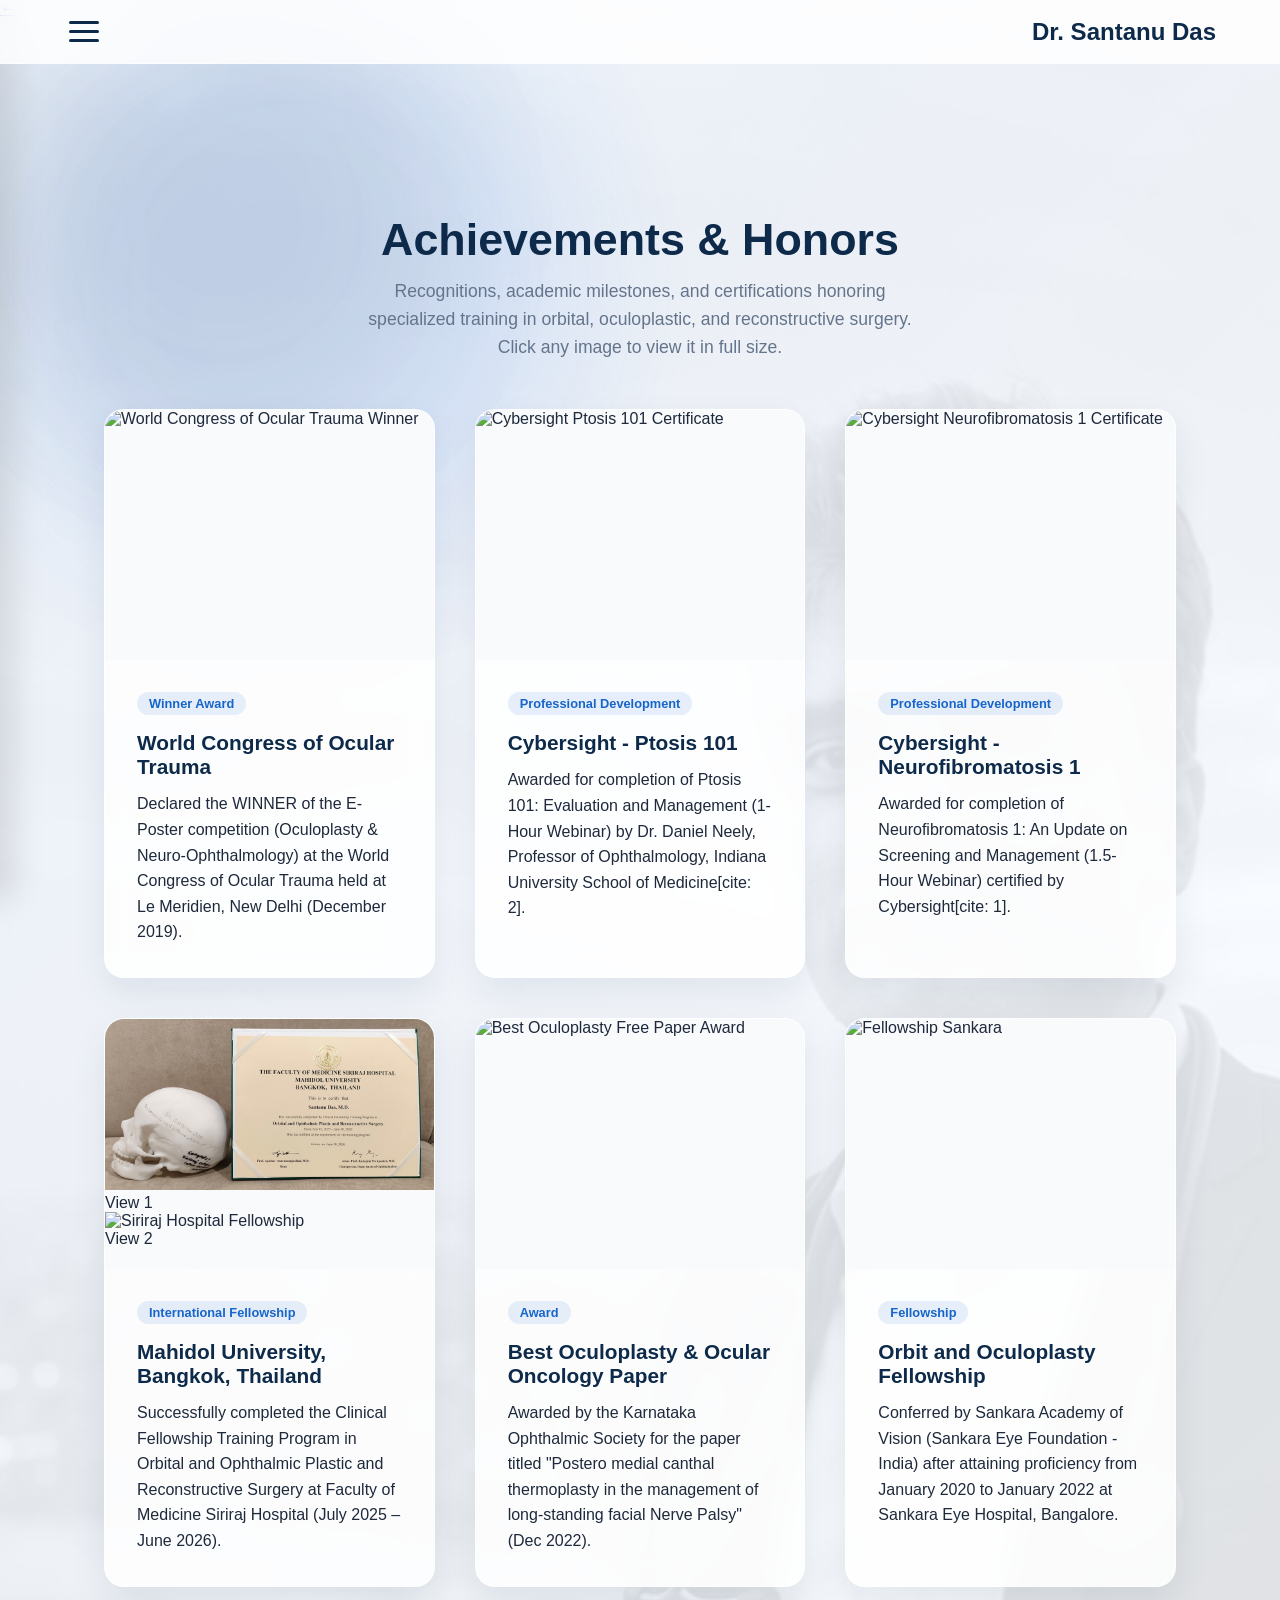
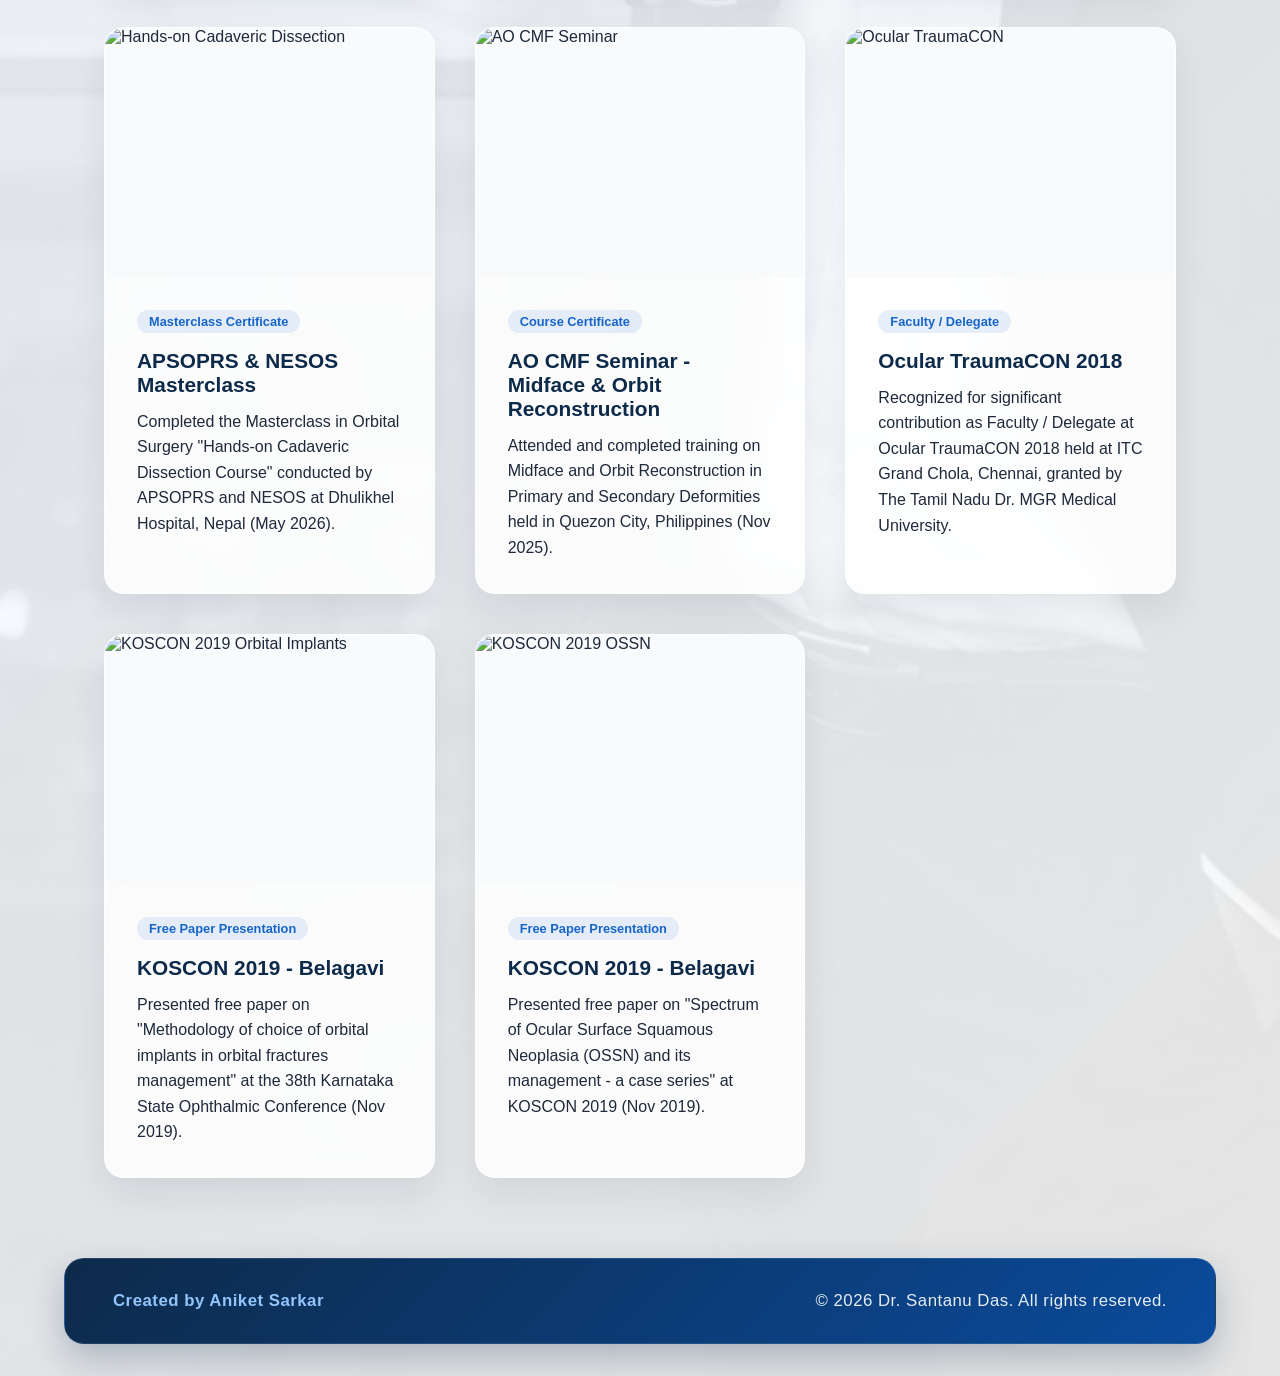
==== achievement.html @ f4547dd9 "Add files via upload" ====
<!DOCTYPE html>
<html lang="en">
<head>
    <meta charset="UTF-8">
    <meta name="viewport" content="width=device-width, initial-scale=1.0">
    <title>Achievements & Awards | Dr. Santanu Das</title>
    <link rel="stylesheet" href="style.css">
    
    <style>
        .achievements-grid {
            display: grid;
            grid-template-columns: repeat(auto-fit, minmax(320px, 1fr));
            gap: 2.5rem;
            max-width: 1200px;
            margin: 0 auto;
            padding: 2rem 5% 5rem;
        }

        .achievement-card {
            background: rgba(255, 255, 255, 0.85);
            backdrop-filter: blur(12px);
            border: 1px solid rgba(255, 255, 255, 0.6);
            border-radius: 20px;
            overflow: hidden;
            box-shadow: 0 15px 35px rgba(13, 42, 74, 0.08);
            display: flex;
            flex-direction: column;
            transition: transform 0.3s ease, box-shadow 0.3s ease;
        }

        .achievement-card:hover {
            transform: translateY(-8px);
            box-shadow: 0 20px 40px rgba(23, 101, 201, 0.15);
        }

        .achievement-img-container {
            width: 100%;
            height: 250px;
            background-color: #f8fafc;
            position: relative;
            overflow: hidden;
            cursor: pointer;
        }

        .achievement-img-container img {
            width: 100%;
            height: 100%;
            object-fit: cover;
            transition: transform 0.4s ease;
        }

        .achievement-card:hover .achievement-img-container img {
            transform: scale(1.05);
        }

        .achievement-content {
            padding: 2rem;
            text-align: left;
            display: flex;
            flex-direction: column;
            flex-grow: 1;
        }

        .achievement-content h3 {
            font-size: 1.3rem;
            color: var(--primary-color);
            margin-bottom: 0.75rem;
        }

        .achievement-content p {
            font-size: 1rem;
            line-height: 1.6;
            color: var(--text-dark);
        }

        .achievement-badge {
            display: inline-block;
            background: rgba(23, 101, 201, 0.1);
            color: var(--secondary-color);
            padding: 4px 12px;
            border-radius: 20px;
            font-size: 0.8rem;
            font-weight: 600;
            margin-bottom: 1rem;
            align-self: flex-start;
        }

        /* LIGHTBOX MODAL STYLING */
        .lightbox-modal {
            display: none;
            position: fixed;
            z-index: 2000;
            left: 0;
            top: 0;
            width: 100%;
            height: 100%;
            background-color: rgba(0, 0, 0, 0.88);
            backdrop-filter: blur(8px);
            align-items: center;
            justify-content: center;
        }

        .lightbox-content-wrapper {
            position: relative;
            display: flex;
            align-items: center;
            justify-content: center;
            max-width: 90vw;
            max-height: 85vh;
        }

        .lightbox-img-container {
            position: relative;
            background: #ffffff;
            padding: 10px;
            border-radius: 15px;
            box-shadow: 0 20px 40px rgba(0,0,0,0.5);
            max-width: 850px;
            max-height: 82vh;
            display: flex;
            flex-direction: column;
            align-items: center;
        }

        .lightbox-img-container img {
            max-width: 800px;
            max-height: 68vh;
            object-fit: contain;
            border-radius: 10px;
        }

        .lightbox-caption {
            margin-top: 12px;
            background: var(--primary-color, #0d2a4a);
            color: #ffffff;
            padding: 6px 16px;
            border-radius: 20px;
            font-size: 0.95rem;
            font-weight: 600;
            text-align: center;
        }

        .lightbox-close {
            position: absolute;
            top: 20px;
            right: 35px;
            color: #f1f1f1;
            font-size: 40px;
            font-weight: bold;
            cursor: pointer;
            transition: 0.3s;
            z-index: 2010;
        }

        .lightbox-close:hover {
            color: var(--secondary-color);
        }

        .lightbox-arrow {
            background: rgba(255, 255, 255, 0.2);
            color: white;
            border: none;
            font-size: 2.5rem;
            padding: 10px 20px;
            cursor: pointer;
            border-radius: 50%;
            margin: 0 20px;
            transition: background 0.3s;
            z-index: 2010;
            outline: none;
        }

        .lightbox-arrow:hover {
            background: rgba(255, 255, 255, 0.5);
        }

        @media (max-width: 768px) {
            .lightbox-img-container img {
                max-width: 85vw;
                max-height: 55vh;
            }
            .lightbox-arrow {
                font-size: 1.5rem;
                padding: 5px 12px;
                margin: 0 5px;
            }
        }
    </style>
</head>
<body>

    <!-- Background Animation -->
    <div class="background-animation">
        <div class="bubble bubble-1"></div>
        <div class="bubble bubble-2"></div>
        <div class="bubble bubble-3"></div>
    </div>

    <!-- Header -->
    <header>
        <div class="menu-toggle" id="menu-toggle">
            <span class="bar"></span>
            <span class="bar"></span>
            <span class="bar"></span>
        </div>
        <a href="index.html" style="text-decoration: none;">
            <h1 class="logo">Dr. Santanu Das</h1>
        </a>
    </header>

    <!-- Left-Side Sliding Dropdown Menu with Patient Info Sub-menu -->
    <nav class="dropdown-menu-left" id="dropdown-menu">
        <ul class="menu-list">
            
            <li class="menu-item">
                <a href="index.html" class="menu-link">Home</a>
            </li>

            <li class="menu-item">
                <a href="profile.html#expertise" class="menu-link">Core Expertise</a>
            </li>

            <li class="menu-item">
                <a href="achievement.html" class="menu-link" style="color: var(--secondary-color);">Achievements & Awards</a>
            </li>

            <!-- Patient Information Accordion Tab inside Menu -->
            <li class="menu-item has-submenu">
                <div class="menu-link submenu-toggle" id="patient-info-toggle">Patient Information <span class="arrow">▼</span></div>
                <ul class="submenu" id="patient-info-submenu">
                    <li><a href="conditions-treatment.html#ptosis">Ptosis Management</a></li>
                    <li><a href="conditions-treatment.html#ectropion-entropion">Ectropion & Entropion</a></li>
                    <li><a href="conditions-treatment.html#aesthetics">Cosmetic Lid Procedures</a></li>
                    <li><a href="conditions-treatment.html#orbit">Orbit & Socket Problems</a></li>
                    <li><a href="conditions-treatment.html#thyroid">Thyroid Eye Disease</a></li>
                    <li><a href="conditions-treatment.html#socket">Socket Reconstruction</a></li>
                    <li><a href="conditions-treatment.html#tearduct">Epiphora (Watering)</a></li>
                    <li><a href="conditions-treatment.html#trauma">Oculofacial Trauma</a></li>
                    <li><a href="conditions-treatment.html#tumor">Surface Disorders & Tumors</a></li>
                </ul>
            </li>
            
            <li class="menu-item">
                <a href="media-press.html" class="menu-link">Media & Press</a>
            </li>
            
            <li class="menu-item">
                <a href="gallery.html" class="menu-link">Clinical Gallery</a>
            </li>
            
            <li class="menu-item">
                <a href="contact.html" class="menu-link">Contact</a>
            </li>
            
             <li class="menu-item">
                <a href="achievement.html" class="menu-link">Achievements & Awards</a>
            </li>
        </ul>
    </nav>

    <!-- Floating Back Button -->
    <a href="#" onclick="history.back(); return false;" class="floating-back-btn" title="Go Back">&#8592;</a>

    <!-- Main Content -->
    <main id="main-content">
        
        <!-- Page Header -->
        <section style="padding-top: 6rem; text-align: center; padding-bottom: 1rem;">
            <h2 class="section-title" style="margin-bottom: 0.75rem;">Achievements & Honors</h2>
            <div class="title-divider"></div>
            <p style="max-width: 700px; margin: 0 auto; color: var(--text-muted); font-size: 1.1rem; padding: 0 5%; line-height: 1.6;">
                Recognitions, academic milestones, and certifications honoring specialized training in orbital, oculoplastic, and reconstructive surgery. Click any image to view it in full size.
            </p>
        </section>

        <!-- Multiple Image Containers Grid -->
        <div class="achievements-grid">
            
            <!-- NEW: World Congress of Ocular Trauma E-Poster Winner -->
            <div class="achievement-card">
                <div class="achievement-img-container">
                    <img src="Images/world congress of ocular trauma.jpeg" alt="World Congress of Ocular Trauma Winner" data-caption="Winner of E-Poster Competition (Oculoplasty & Neuro-Ophthalmology) at World Congress of Ocular Trauma, New Delhi (2019)">
                </div>
                <div class="achievement-content">
                    <span class="achievement-badge">Winner Award</span>
                    <h3>World Congress of Ocular Trauma</h3>
                    <p>Declared the WINNER of the E-Poster competition (Oculoplasty & Neuro-Ophthalmology) at the World Congress of Ocular Trauma held at Le Meridien, New Delhi (December 2019).</p>
                </div>
            </div>

            <!-- NEW: Cybersight Ptosis 101 Certificate -->
            <div class="achievement-card">
                <div class="achievement-img-container">
                    <img src="Images/v3 Cybersight Certificate 2026.png" alt="Cybersight Ptosis 101 Certificate" data-caption="Certificate of Professional Development: Ptosis 101 - Evaluation and Management (1-Hour Webinar) by Cybersight[cite: 2]">
                </div>
                <div class="achievement-content">
                    <span class="achievement-badge">Professional Development</span>
                    <h3>Cybersight - Ptosis 101</h3>
                    <p>Awarded for completion of Ptosis 101: Evaluation and Management (1-Hour Webinar) by Dr. Daniel Neely, Professor of Ophthalmology, Indiana University School of Medicine[cite: 2].</p>
                </div>
            </div>

            <!-- NEW: Cybersight Neurofibromatosis 1 Certificate -->
            <div class="achievement-card">
                <div class="achievement-img-container">
                    <img src="Images/v3 Cybersight Certificate 2026 (1).png" alt="Cybersight Neurofibromatosis 1 Certificate" data-caption="Certificate of Professional Development: Neurofibromatosis 1: An Update on Screening and Management (1.5-Hour Webinar) by Cybersight[cite: 1]">
                </div>
                <div class="achievement-content">
                    <span class="achievement-badge">Professional Development</span>
                    <h3>Cybersight - Neurofibromatosis 1</h3>
                    <p>Awarded for completion of Neurofibromatosis 1: An Update on Screening and Management (1.5-Hour Webinar) certified by Cybersight[cite: 1].</p>
                </div>
            </div>

            <!-- Card 1: Siriraj Fellowship -->
           <!-- Card 1: Siriraj Fellowship (With Carousel Animation) -->
            <div class="achievement-card">
                <div class="achievement-img-container">
                    <div class="pure-image-carousel" data-carousel>
                        <div class="carousel-slide active">
                            <img src="Images/award 1.jpg" alt="Siriraj Hospital Fellowship" data-caption="Mahidol University, Bangkok - Clinical Fellowship in Orbital and Ophthalmic Plastic Surgery">
                            <div class="image-popup-tag">View 1</div>
                        </div>
                        <div class="carousel-slide">
                            <img src="Images/M.d certificate surgery.jpeg" alt="Siriraj Hospital Fellowship" data-caption="Mahidol University, Bangkok - Clinical Fellowship in Orbital and Ophthalmic Plastic Surgery">
                            <div class="image-popup-tag">View 2</div>
                        </div>
                    </div>
                </div>
                <div class="achievement-content">
                    <span class="achievement-badge">International Fellowship</span>
                    <h3>Mahidol University, Bangkok, Thailand</h3>
                    <p>Successfully completed the Clinical Fellowship Training Program in Orbital and Ophthalmic Plastic and Reconstructive Surgery at Faculty of Medicine Siriraj Hospital (July 2025 – June 2026).</p>
                </div>
            </div>

            <!-- Card 2: Best Oculoplasty Free Paper Award -->
            <div class="achievement-card">
                <div class="achievement-img-container">
                    <img src="Images/Postero medial canthal thermoplasty.jpeg" alt="Best Oculoplasty Free Paper Award" data-caption="Best Oculoplasty & Ocular Oncology Free Paper Award - Karnataka Ophthalmic Society (2022)">
                </div>
                <div class="achievement-content">
                    <span class="achievement-badge">Award</span>
                    <h3>Best Oculoplasty & Ocular Oncology Paper</h3>
                    <p>Awarded by the Karnataka Ophthalmic Society for the paper titled "Postero medial canthal thermoplasty in the management of long-standing facial Nerve Palsy" (Dec 2022).</p>
                </div>
            </div>

            <!-- Card 3: Sankara Academy Fellowship -->
            <div class="achievement-card">
                <div class="achievement-img-container">
                    <img src="Images/fellowship.jpeg" alt="Fellowship Sankara" data-caption="Fellowship in Orbit and Oculoplasty - Sankara Academy of Vision (2020 – 2022)">
                </div>
                <div class="achievement-content">
                    <span class="achievement-badge">Fellowship</span>
                    <h3>Orbit and Oculoplasty Fellowship</h3>
                    <p>Conferred by Sankara Academy of Vision (Sankara Eye Foundation - India) after attaining proficiency from January 2020 to January 2022 at Sankara Eye Hospital, Bangalore.</p>
                </div>
            </div>

            <!-- Card 4: APSOPRS Cadaveric Course -->
            <div class="achievement-card">
                <div class="achievement-img-container">
                    <img src="Images/hands on cadaveric.jpeg" alt="Hands-on Cadaveric Dissection" data-caption="Masterclass in Orbital Surgery: Hands-on Cadaveric Dissection Course - APSOPRS & NESOS, Nepal (2026)">
                </div>
                <div class="achievement-content">
                    <span class="achievement-badge">Masterclass Certificate</span>
                    <h3>APSOPRS & NESOS Masterclass</h3>
                    <p>Completed the Masterclass in Orbital Surgery "Hands-on Cadaveric Dissection Course" conducted by APSOPRS and NESOS at Dhulikhel Hospital, Nepal (May 2026).</p>
                </div>
            </div>

            <!-- Card 5: AO CMF Seminar -->
            <div class="achievement-card">
                <div class="achievement-img-container">
                    <img src="Images/Certificate of midface and orbit reconstruction in primary and secondary deformities.jpeg" alt="AO CMF Seminar" data-caption="AO CMF Seminar - Midface and Orbit Reconstruction in Primary and Secondary Deformities, Philippines (2025)">
                </div>
                <div class="achievement-content">
                    <span class="achievement-badge">Course Certificate</span>
                    <h3>AO CMF Seminar - Midface & Orbit Reconstruction</h3>
                    <p>Attended and completed training on Midface and Orbit Reconstruction in Primary and Secondary Deformities held in Quezon City, Philippines (Nov 2025).</p>
                </div>
            </div>

            <!-- Card 6: Ocular TraumaCON -->
            <div class="achievement-card">
                <div class="achievement-img-container">
                    <img src="Images/trauma con 2019 1.jpeg" alt="Ocular TraumaCON" data-caption="Faculty / Delegate Recognition - Ocular TraumaCON 2018, Chennai">
                </div>
                <div class="achievement-content">
                    <span class="achievement-badge">Faculty / Delegate</span>
                    <h3>Ocular TraumaCON 2018</h3>
                    <p>Recognized for significant contribution as Faculty / Delegate at Ocular TraumaCON 2018 held at ITC Grand Chola, Chennai, granted by The Tamil Nadu Dr. MGR Medical University.</p>
                </div>
            </div>

            <!-- Card 7: KOSCON 2019 Paper 1 -->
            <div class="achievement-card">
                <div class="achievement-img-container">
                    <img src="Images/koscon 2019 1.jpeg" alt="KOSCON 2019 Orbital Implants" data-caption="Free Paper Presentation on Orbital Implants - KOSCON 2019, Belagavi">
                </div>
                <div class="achievement-content">
                    <span class="achievement-badge">Free Paper Presentation</span>
                    <h3>KOSCON 2019 - Belagavi</h3>
                    <p>Presented free paper on "Methodology of choice of orbital implants in orbital fractures management" at the 38th Karnataka State Ophthalmic Conference (Nov 2019).</p>
                </div>
            </div>

            <!-- Card 8: KOSCON 2019 Paper 2 -->
            <div class="achievement-card">
                <div class="achievement-img-container">
                    <img src="Images/koscon 2019 2.jpeg" alt="KOSCON 2019 OSSN" data-caption="Free Paper Presentation on OSSN - KOSCON 2019, Belagavi">
                </div>
                <div class="achievement-content">
                    <span class="achievement-badge">Free Paper Presentation</span>
                    <h3>KOSCON 2019 - Belagavi</h3>
                    <p>Presented free paper on "Spectrum of Ocular Surface Squamous Neoplasia (OSSN) and its management - a case series" at KOSCON 2019 (Nov 2019).</p>
                </div>
            </div>

        </div>

    </main>

    <!-- LIGHTBOX MODAL POPUP -->
    <div id="imageModal" class="lightbox-modal">
        <span class="lightbox-close">&times;</span>
        <div class="lightbox-content-wrapper">
            <button class="lightbox-arrow lightbox-prev" id="lightboxPrev">&#10094;</button>
            <div class="lightbox-img-container">
                <img id="lightboxImg" src="" alt="Expanded Award View">
                <div id="lightboxCaption" class="lightbox-caption"></div>
            </div>
            <button class="lightbox-arrow lightbox-next" id="lightboxNext">&#10095;</button>
        </div>
    </div>

    <!-- Footer -->
    <footer class="main-footer">
        <p>&copy; 2026 Dr. Santanu Das. All rights reserved.</p>
        <p class="creator-credits">Created by Aniket Sarkar</p>
    </footer>

    <!-- Global Navigation & Menu Script -->
    <script src="script.js"></script>
    <script>
        // Lightbox Modal Navigation Script for Achievement Cards
        const modal = document.getElementById('imageModal');
        const modalImg = document.getElementById('lightboxImg');
        const modalCaption = document.getElementById('lightboxCaption');
        const closeBtn = document.querySelector('.lightbox-close');
        const prevBtn = document.getElementById('lightboxPrev');
        const nextBtn = document.getElementById('lightboxNext');

        const achievementImages = document.querySelectorAll('.achievement-img-container img');
        let currentIndex = 0;

        achievementImages.forEach((img, index) => {
            img.addEventListener('click', () => {
                currentIndex = index;
                updateLightboxContent();
                modal.style.display = 'flex';
            });
        });

        function updateLightboxContent() {
            const currentImg = achievementImages[currentIndex];
            modalImg.src = currentImg.src;
            modalCaption.textContent = currentImg.getAttribute('data-caption') || currentImg.alt;
        }

        prevBtn.addEventListener('click', () => {
            currentIndex = (currentIndex - 1 + achievementImages.length) % achievementImages.length;
            updateLightboxContent();
        });

        nextBtn.addEventListener('click', () => {
            currentIndex = (currentIndex + 1) % achievementImages.length;
            updateLightboxContent();
        });

        closeBtn.addEventListener('click', () => {
            modal.style.display = 'none';
        });

        modal.addEventListener('click', (e) => {
            if (e.target === modal) {
                modal.style.display = 'none';
            }
        });

        document.addEventListener('keydown', (e) => {
            if (modal.style.display === 'flex') {
                if (e.key === 'Escape') modal.style.display = 'none';
                if (e.key === 'ArrowLeft') prevBtn.click();
                if (e.key === 'ArrowRight') nextBtn.click();
            }
        });
    </script>
</body>
</html>
---- style.css ----
/* =========================================
   VARIABLES & RESETS
========================================= */
:root {
    --primary-color: #0d2a4a;
    --secondary-color: #1765c9; 
    --bg-light: #f3f4f6; 
    --text-dark: #1e293b;
    --text-muted: #64748b;
    --font-main: 'Segoe UI', Roboto, Helvetica, Arial, sans-serif;
}

* { margin: 0; padding: 0; box-sizing: border-box; }
html { overflow-x: hidden; scroll-behavior: smooth; font-size: 16px; }

/* =========================================
   CUSTOM BLUE CURSORS
========================================= */
body { 
    cursor: url('data:image/svg+xml;utf8,<svg xmlns="http://www.w3.org/2000/svg" width="24" height="24" viewBox="0 0 24 24"><path d="M4 2 L4 22 L11 15 L18 15 Z" fill="%231765c9" stroke="%23ffffff" stroke-width="1.5" stroke-linejoin="round"/></svg>'), auto; 
}

a, button, .menu-toggle, .submenu-toggle, .carousel-photo, .info-card { 
    cursor: url('data:image/svg+xml;utf8,<svg xmlns="http://www.w3.org/2000/svg" width="24" height="24" viewBox="0 0 24 24"><path d="M14.5 9.5V6a2.5 2.5 0 0 0-5 0v3.5a.5.5 0 0 1-1 0V5a2.5 2.5 0 0 0-5 0v10.5a6.5 6.5 0 0 0 13 0V9.5a.5.5 0 0 0-1 0z" fill="%231765c9" stroke="%23ffffff" stroke-width="1.5"/></svg>'), pointer; 
}

/* =========================================
   1. BASE BODY LAYER (Bottom Layer)
========================================= */
body { 
    overflow-x: hidden; 
    font-family: var(--font-main); 
    color: var(--text-dark); 
    background: linear-gradient(135deg, #f0f7ff 0%, #ffffff 100%); 
    display: flex; 
    flex-direction: column; 
    min-height: 100vh; 
}

/* =========================================
   2. GLOBAL DOCTOR WATERMARK (Middle Layer)
========================================= */
body:not(.homepage)::before {
    content: "";
    position: fixed; 
    top: -50%; left: -250px; width: 200%; height: 520%; 
    background-image: url('santanu-das.png'); 
    background-size: contain; 
    background-position: center; 
    background-repeat: no-repeat;
    opacity: 0.105; 
    z-index: -2; 
    pointer-events: none; 
    filter: grayscale(100%); 
}

/* =========================================
   3. BACKGROUND ANIMATION (Top Background Layer)
========================================= */
.background-animation { 
    position: fixed; 
    inset: 0; 
    z-index: -1; 
    pointer-events: none; 
}
.bubble { position: absolute; border-radius: 50%; filter: blur(70px); opacity: 0.8; }
.bubble-1 { width: 45vw; height: 45vw; background: rgba(59, 130, 246, 0.15); animation: float1 25s infinite ease-in-out; }
.bubble-2 { width: 35vw; height: 35vw; background: rgba(13, 42, 74, 0.12); animation: float2 28s infinite ease-in-out; }
@keyframes float1 { 0%, 100% { transform: translate(-10vw, 10vh); } 50% { transform: translate(60vw, 50vh); } }
@keyframes float2 { 0%, 100% { transform: translate(80vw, -10vh); } 50% { transform: translate(20vw, 40vh); } }

/* =========================================
   HEADER & NAVIGATION TOGGLE
========================================= */
header { 
    position: fixed; top: 0; width: 100%; padding: 1rem 5%; 
    display: flex; justify-content: space-between; align-items: center; 
    z-index: 2000;
    background: rgba(255,255,255,0.85); backdrop-filter: blur(10px); 
    border-bottom: 1px solid rgba(255,255,255,0.5);
}
.logo { font-size: clamp(1.2rem, 3vw, 1.5rem); color: var(--primary-color); font-weight: 800; }
.menu-toggle { display: flex; flex-direction: column; gap: 6px; cursor: pointer; padding: 5px; }
.menu-toggle .bar { width: 30px; height: 3px; background: var(--primary-color); transition: 0.4s; border-radius: 3px; }
.menu-toggle.active .bar:nth-child(1) { transform: translateY(9px) rotate(45deg); }
.menu-toggle.active .bar:nth-child(2) { opacity: 0; }
.menu-toggle.active .bar:nth-child(3) { transform: translateY(-9px) rotate(-45deg); }

/* =========================================
   LEFT-SIDE SLIDING MENU BAR & ACCORDION
========================================= */
.dropdown-menu-left {
    position: fixed; top: 0; left: 0; width: 100%; max-width: 350px; height: 100vh; overflow-y: auto;
    background: rgba(255, 255, 255, 0.98); backdrop-filter: blur(20px); -webkit-backdrop-filter: blur(20px);
    border-right: 1px solid rgba(0,0,0,0.05); box-shadow: 15px 0 30px rgba(0,0,0,0.1);
    z-index: 1999; padding: 100px 2rem 3rem; transform: translateX(-100%); transition: transform 0.5s cubic-bezier(0.4, 0, 0.2, 1);
}
.dropdown-menu-left.active { transform: translateX(0); }
.menu-list { list-style: none; display: flex; flex-direction: column; gap: 0.5rem; justify-content: flex-start; }
.menu-item { text-align: left; padding: 0.8rem 1rem; border-radius: 10px; transition: background 0.3s; flex: none !important; }
.menu-item:hover { background: rgba(23, 101, 201, 0.05); }
.menu-link { display: block; text-decoration: none; font-size: 1.3rem; font-weight: bold; color: var(--primary-color); margin-bottom: 0.3rem; transition: color 0.3s; cursor: pointer; }
.menu-link:hover { color: var(--secondary-color); }

.has-submenu { position: relative; }
.submenu-toggle { display: flex; align-items: center; justify-content: space-between; width: 100%; }
.submenu-toggle .arrow { font-size: 0.8rem; transition: transform 0.3s; }
.submenu-toggle.open .arrow { transform: rotate(180deg); }

.submenu { list-style: none; max-height: 0; overflow: hidden; opacity: 0; transition: all 0.4s ease-in-out; background: rgba(23, 101, 201, 0.04); border-radius: 8px; margin-top: 0; }
.submenu.open { max-height: 500px; opacity: 1; margin-top: 0.8rem; padding: 0.8rem 1rem; }
.submenu li { margin-bottom: 0.6rem; }
.submenu li:last-child { margin-bottom: 0; }
.submenu a { text-decoration: none; color: var(--text-dark); font-size: 0.95rem; font-weight: 600; transition: color 0.3s; display: block; padding: 4px 0; }
.submenu a:hover { color: var(--secondary-color); padding-left: 5px; }

/* =========================================
   MAIN CONTENT & LAYOUT
========================================= */
main { 
    padding-top: 100px; 
    transition: transform 0.5s cubic-bezier(0.4, 0, 0.2, 1); 
    flex-grow: 1; 
}
.section-title { text-align: center; font-size: 2.8rem; color: var(--primary-color); margin-bottom: 3rem; }

.animated-btn { 
    background: var(--secondary-color); color: white; border: none; padding: 1rem 2.5rem; font-size: 1.1rem; border-radius: 50px; 
    transition: all 0.3s; font-weight: bold; box-shadow: 0 10px 20px rgba(23, 101, 201, 0.3); display: inline-block; text-decoration: none; text-align: center;
}
.animated-btn:hover { background: var(--primary-color); transform: translateY(-3px); }

/* =========================================
   CREATIVE HERO SECTION (Text Left in Box, Image Right)
========================================= */
.hero-section { 
    position: relative; 
    display: flex; align-items: center; justify-content: space-between;
    padding: 6rem 5% 4rem; gap: 4rem; min-height: 80vh; max-width: 1400px; margin: 0 auto;
}

.hero-text-box {
    width: 55%; 
    position: relative; 
    z-index: 2;
    background: rgba(255, 255, 255, 0.85); /* Change 0.9 to a lower number (e.g., 0.7 or 0.8) for more transparency, or higher for more solidity */
    backdrop-filter: blur(15px);
    border: 1px solid rgba(255, 255, 255, 0.7);
    padding: 3rem;
    border-radius: 30px;
    box-shadow: 0 20px 40px rgba(13, 42, 74, 0.08);
   
}

.hero-image-container { width: 40%; position: relative; z-index: 2; display: flex; justify-content: center; }
.creative-frame { position: relative; width: 100%; max-width: 420px; height: 480px; display: flex; align-items: flex-end; justify-content: center; }
.bg-shape { position: absolute; border-radius: 40% 60% 70% 30% / 40% 50% 60% 50%; animation: morphing 10s ease-in-out infinite, organicFloat 6s ease-in-out infinite; z-index: 1; }
.shape-primary { width: 100%; height: 90%; background: linear-gradient(135deg, var(--secondary-color), #0a4b9c); bottom: 0; left: 0; opacity: 0.15; }
.shape-secondary { width: 80%; height: 80%; border: 3px solid var(--secondary-color); bottom: 5%; right: -5%; animation-delay: -2s; opacity: 0.3; }

.hero-portrait-layered { 
    position: relative; z-index: 2; width: 85%; height: 90%; object-fit: cover; 
    border-radius: 40px; border: 5px solid rgba(255, 255, 255, 0.9); 
    box-shadow: 0 20px 40px rgba(0,0,0,0.15); animation: organicFloat 6s ease-in-out infinite; animation-delay: -1s;
}

@keyframes morphing { 0% { border-radius: 40% 60% 70% 30% / 40% 50% 60% 50%; } 50% { border-radius: 60% 40% 30% 70% / 60% 30% 70% 40%; } 100% { border-radius: 40% 60% 70% 30% / 40% 50% 60% 50%; } }
@keyframes organicFloat { 0%, 100% { transform: translateY(0); } 50% { transform: translateY(-15px); } }

.hero-text-box h2 { font-size: 3rem; color: var(--primary-color); margin-bottom: 0.5rem; line-height: 1.1; }
.subtitle { color: var(--text-muted); font-size: 1.3rem; margin-bottom: 1.5rem; font-weight: normal; }
.hero-text-box p { font-size: 1.05rem; margin-bottom: 1.2rem; line-height: 1.7; }

/* =========================================
   GENERIC SECTIONS & RECTANGULAR CARD
========================================= */
.glass-card { 
    background: rgba(255, 255, 255, 0.85); 
    backdrop-filter: blur(12px); 
    padding: 3.5rem; 
    border-radius: 30px; 
    border: 1px solid rgba(255, 255, 255, 0.6); 
    box-shadow: 0 20px 40px rgba(13, 42, 74, 0.08); 
    text-align: left; 
}
.glass-card h3 { 
    font-size: 1.8rem; 
    color: var(--primary-color); 
    margin-bottom: 1.5rem; 
    border-bottom: 2px solid var(--secondary-color); 
    padding-bottom: 0.5rem; 
    display: inline-block;
}

/* =========================================
   EDITORIAL SERIF ITALIC (Education Card Style)
========================================= */
.edu-custom-font {
    font-family: 'Georgia', 'Times New Roman', serif;
    font-style: italic;
    color: var(--text-dark);
}

.edu-item { margin-bottom: 1.5rem; }

.condition-section { padding: 4rem 5%; border-bottom: 1px solid rgba(0,0,0,0.05); }
.step-list { list-style: none; counter-reset: step-counter; }
.step-list li { position: relative; padding-left: 3.5rem; margin-bottom: 1.5rem; font-size: 1.1rem; line-height: 1.6; }
.step-list li::before { content: counter(step-counter); counter-increment: step-counter; position: absolute; left: 0; top: -2px; width: 35px; height: 35px; background-color: var(--secondary-color); color: white; border-radius: 50%; display: flex; align-items: center; justify-content: center; font-weight: bold; box-shadow: 0 4px 10px rgba(23, 101, 201, 0.3); }

/* =========================================
   GRID PANELS (Info, Media, Gallery) - Hover Effect
========================================= */
.centered-section { text-align: center; padding: 5rem 5%; }
.grid-container { display: grid; grid-template-columns: repeat(auto-fit, minmax(320px, 1fr)); gap: 2.5rem; text-align: left; max-width: 1400px; margin: 0 auto; }

.info-card { 
    background: white; 
    padding: 2.5rem; 
    border-radius: 15px; 
    text-decoration: none; 
    color: inherit; 
    box-shadow: 0 10px 20px rgba(0,0,0,0.05); 
    transition: all 0.3s cubic-bezier(0.4, 0, 0.2, 1); 
    display: block; 
    border: 1px solid rgba(0,0,0,0.05); 
}
.info-card:hover { 
    transform: translateY(-10px); 
    background-color: var(--secondary-color); 
    border-color: var(--secondary-color);
    box-shadow: 0 15px 30px rgba(23, 101, 201, 0.3);
}
.info-card:hover h3,
.info-card:hover h4 { color: #ffffff !important; }
.info-card:hover p { color: rgba(255, 255, 255, 0.9); }

.info-card h3 { color: var(--secondary-color); margin-bottom: 1rem; font-size: 1.4rem; transition: color 0.3s; }
.info-card h4 { color: var(--secondary-color); margin-bottom: 0.75rem; font-size: 1.3rem; transition: color 0.3s; }
.info-card p { font-size: 1.1rem; line-height: 1.6; transition: color 0.3s; }

/* =========================================
   PREMIUM BOXED FOOTER & COPYRIGHT
========================================= */
.main-footer {
    background: linear-gradient(135deg, var(--primary-color), #0a4b9c); 
    color: rgba(255, 255, 255, 0.9); 
    padding: 2rem 3rem;
    max-width: 1200px;
    width: 90%;
    margin: auto auto 2rem auto; 
    border-radius: 20px;
    box-shadow: 0 15px 35px rgba(13, 42, 74, 0.25);
    border: 1px solid rgba(255, 255, 255, 0.1);
    position: relative;
    z-index: 10; 
    display: flex;
    flex-direction: row-reverse; 
    justify-content: space-between;
    align-items: center;
    flex-wrap: wrap; 
    gap: 1.5rem;
}
.main-footer p { font-size: 1.05rem; margin-bottom: 0; letter-spacing: 0.5px; }
.creator-credits { color: #93c5fd; font-weight: 700; }

/* =========================================
   MEDIA QUERIES (TABLETS & MOBILE)
========================================= */
@media (max-width: 1024px) {
    .hero-section { flex-direction: column-reverse; text-align: center; gap: 2rem; padding-top: 4rem; justify-content: center; min-height: auto; }
    .hero-image-container, .hero-text-box { width: 100%; }
    .hero-text-box { text-align: center !important; }
}

@media (max-width: 768px) {
    .section-title { font-size: 2.2rem; }
    .hero-text-box h2 { font-size: 2.2rem; }
    .subtitle { font-size: 1.1rem; }
    .dropdown-menu-left { padding-top: 90px; }
    .creative-frame { height: 380px; max-width: 300px; margin: 0 auto; }
    .glass-card, .hero-text-box { padding: 2rem; }
    .main-footer { flex-direction: column; text-align: center; padding: 2rem 1.5rem; margin: auto 5% 1.5rem 5%; border-radius: 15px; }
}

/* Prevent sliding menu flash on page load/save */
.dropdown-menu-left {
    display: block !important;
    visibility: visible;
}
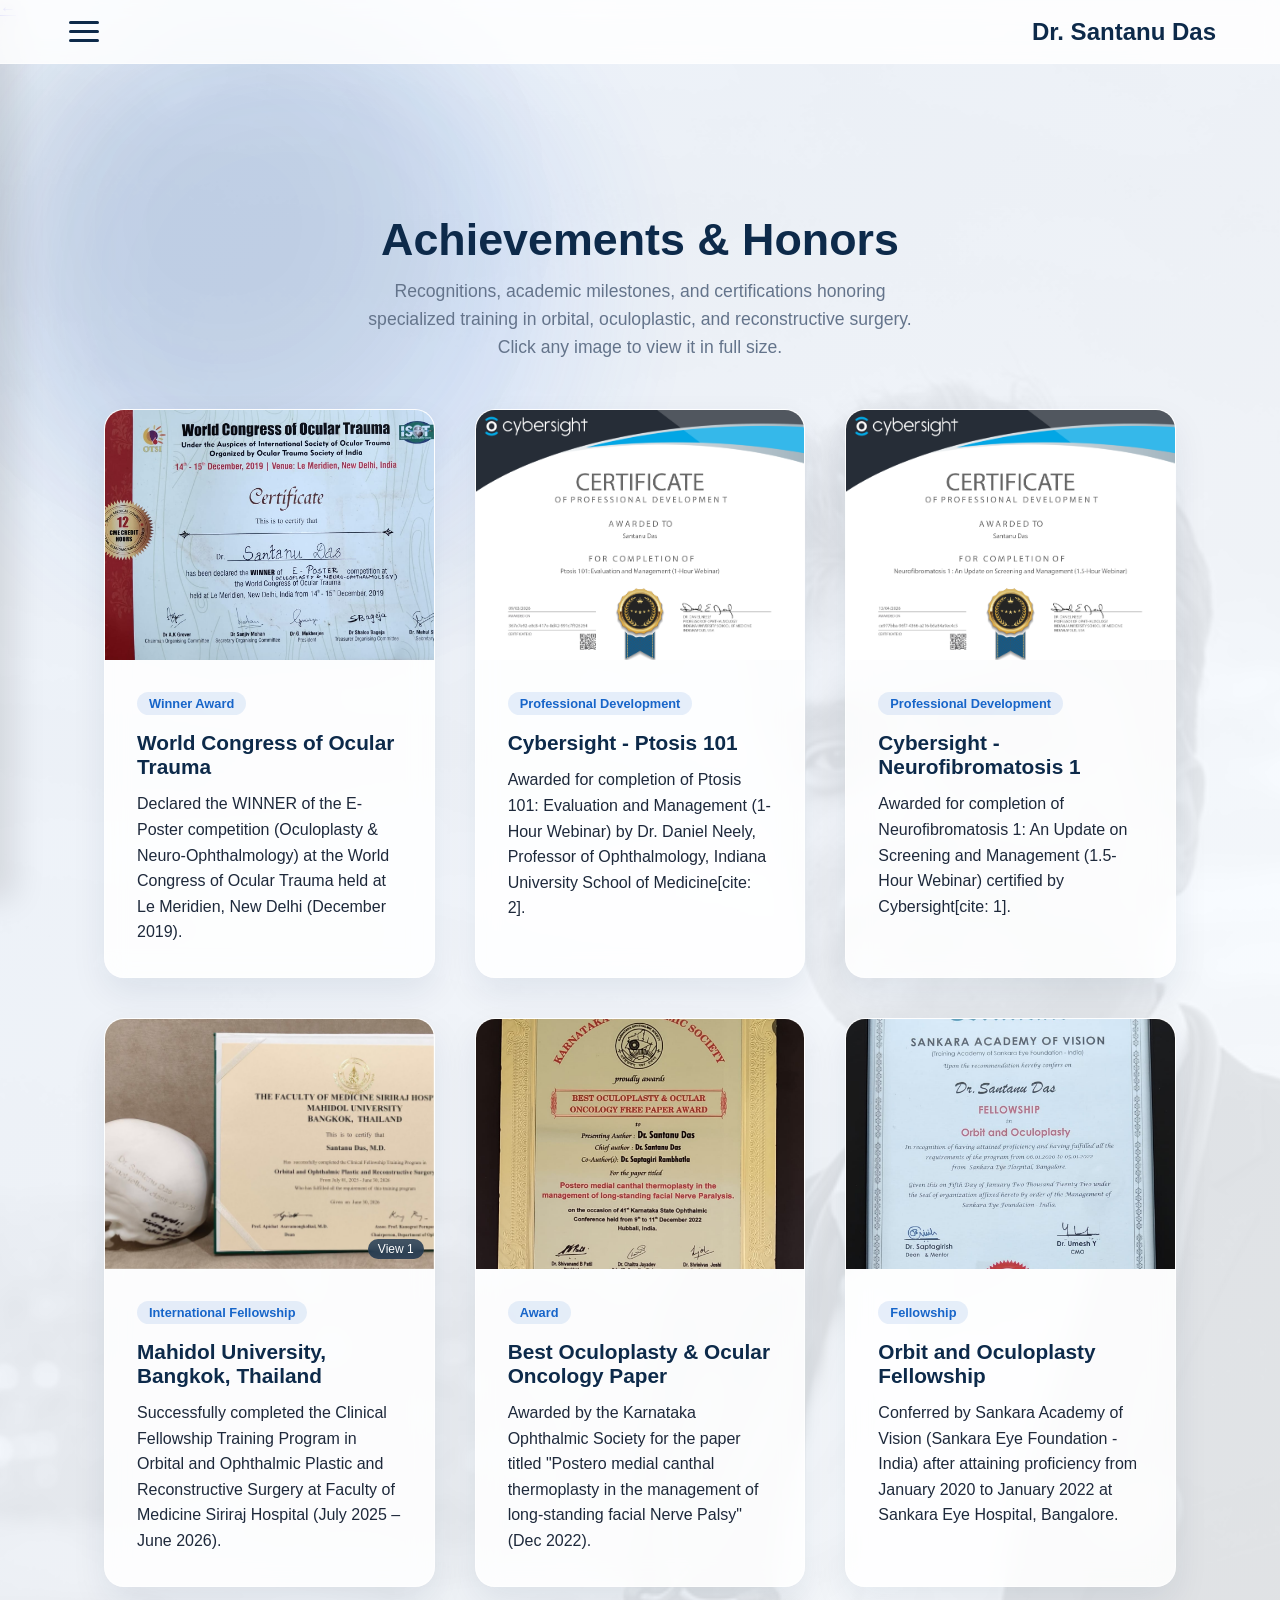
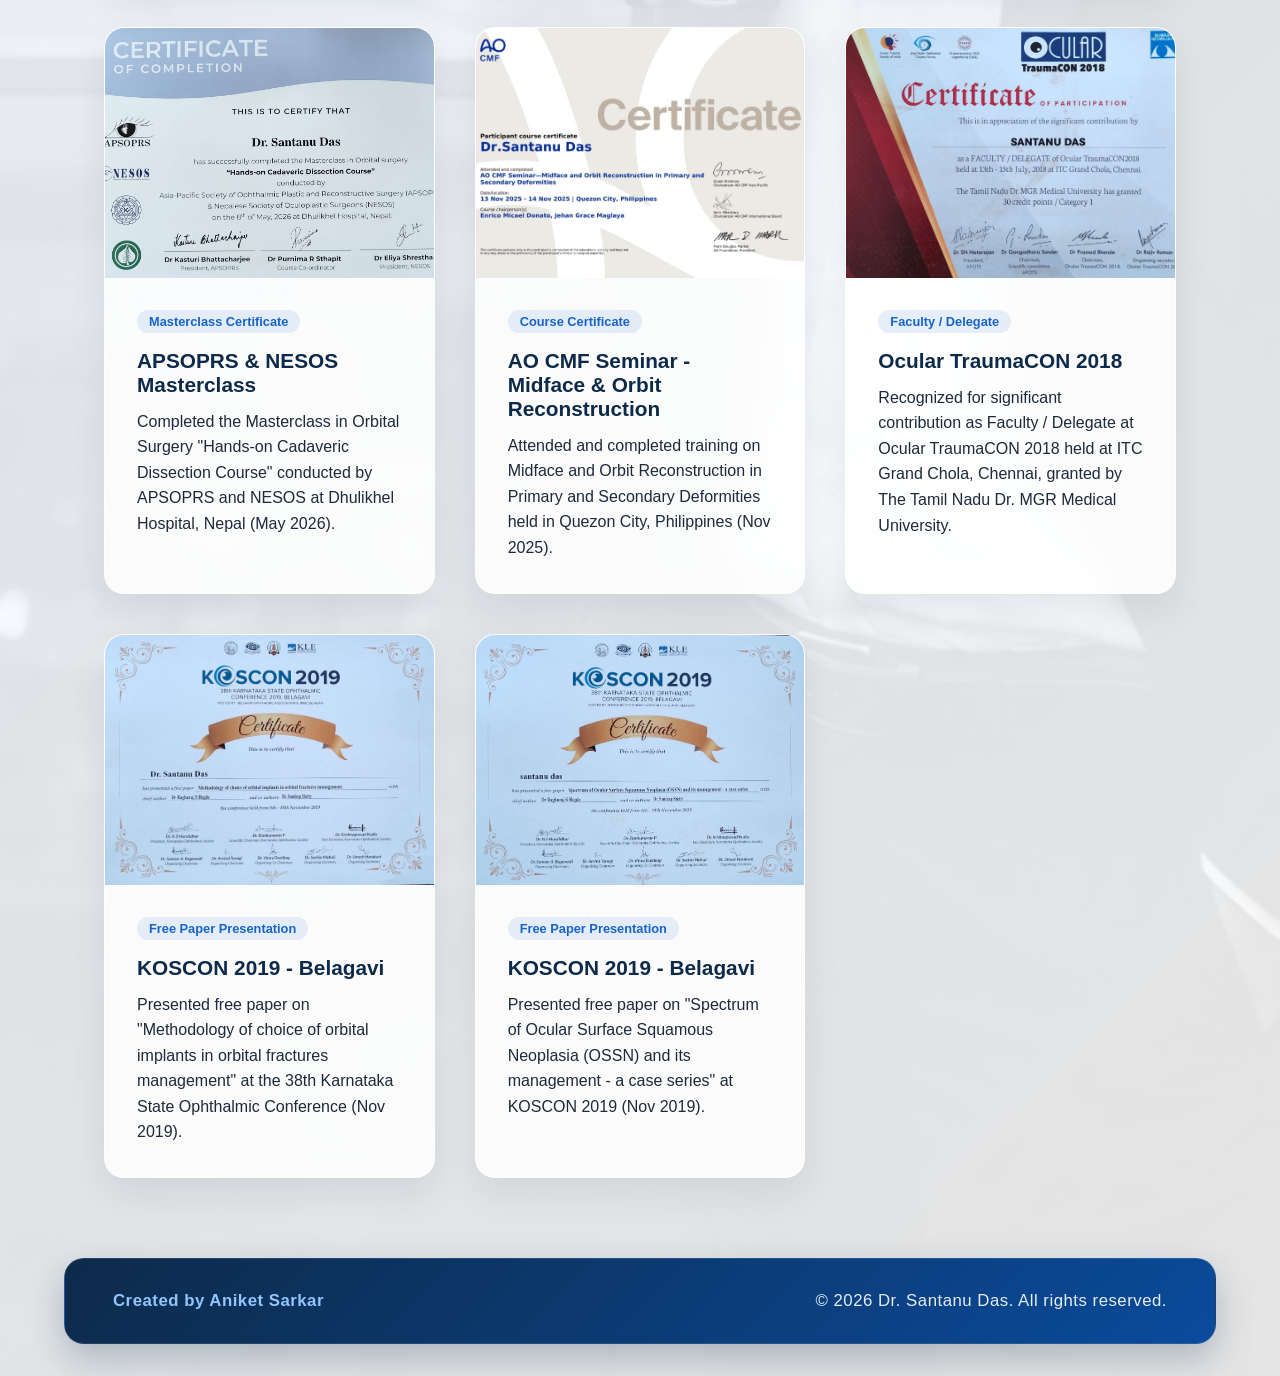
==== commit b2f7e8eb: "achievement.html" ====
--- a/achievement.html
+++ b/achievement.html
@@ -252,9 +252,7 @@
                 <a href="contact.html" class="menu-link">Contact</a>
             </li>
             
-             <li class="menu-item">
-                <a href="achievement.html" class="menu-link">Achievements & Awards</a>
-            </li>
+            
         </ul>
     </nav>
 
@@ -498,4 +496,4 @@
         });
     </script>
 </body>
-</html>+</html>
--- a/style.css
+++ b/style.css
@@ -288,3 +288,48 @@
     display: block !important;
     visibility: visible;
 }
+
+/* =========================================
+   PURE IMAGE CAROUSEL STYLES
+========================================= */
+.pure-image-carousel {
+    position: relative;
+    width: 100%;
+    height: 100%;
+    overflow: hidden;
+}
+
+.pure-image-carousel .carousel-slide {
+    position: absolute;
+    top: 0;
+    left: 0;
+    width: 100%;
+    height: 100%;
+    opacity: 0;
+    transition: opacity 1s ease-in-out;
+}
+
+.pure-image-carousel .carousel-slide.active {
+    opacity: 1;
+    z-index: 2;
+}
+
+.pure-image-carousel .carousel-slide img {
+    width: 100%;
+    height: 100%;
+    object-fit: cover;
+}
+
+.image-popup-tag {
+    position: absolute;
+    bottom: 10px;
+    right: 10px;
+    background: rgba(13, 42, 74, 0.75);
+    color: white;
+    padding: 3px 10px;
+    border-radius: 12px;
+    font-size: 0.75rem;
+    pointer-events: none;
+    z-index: 3;
+    backdrop-filter: blur(4px);
+}
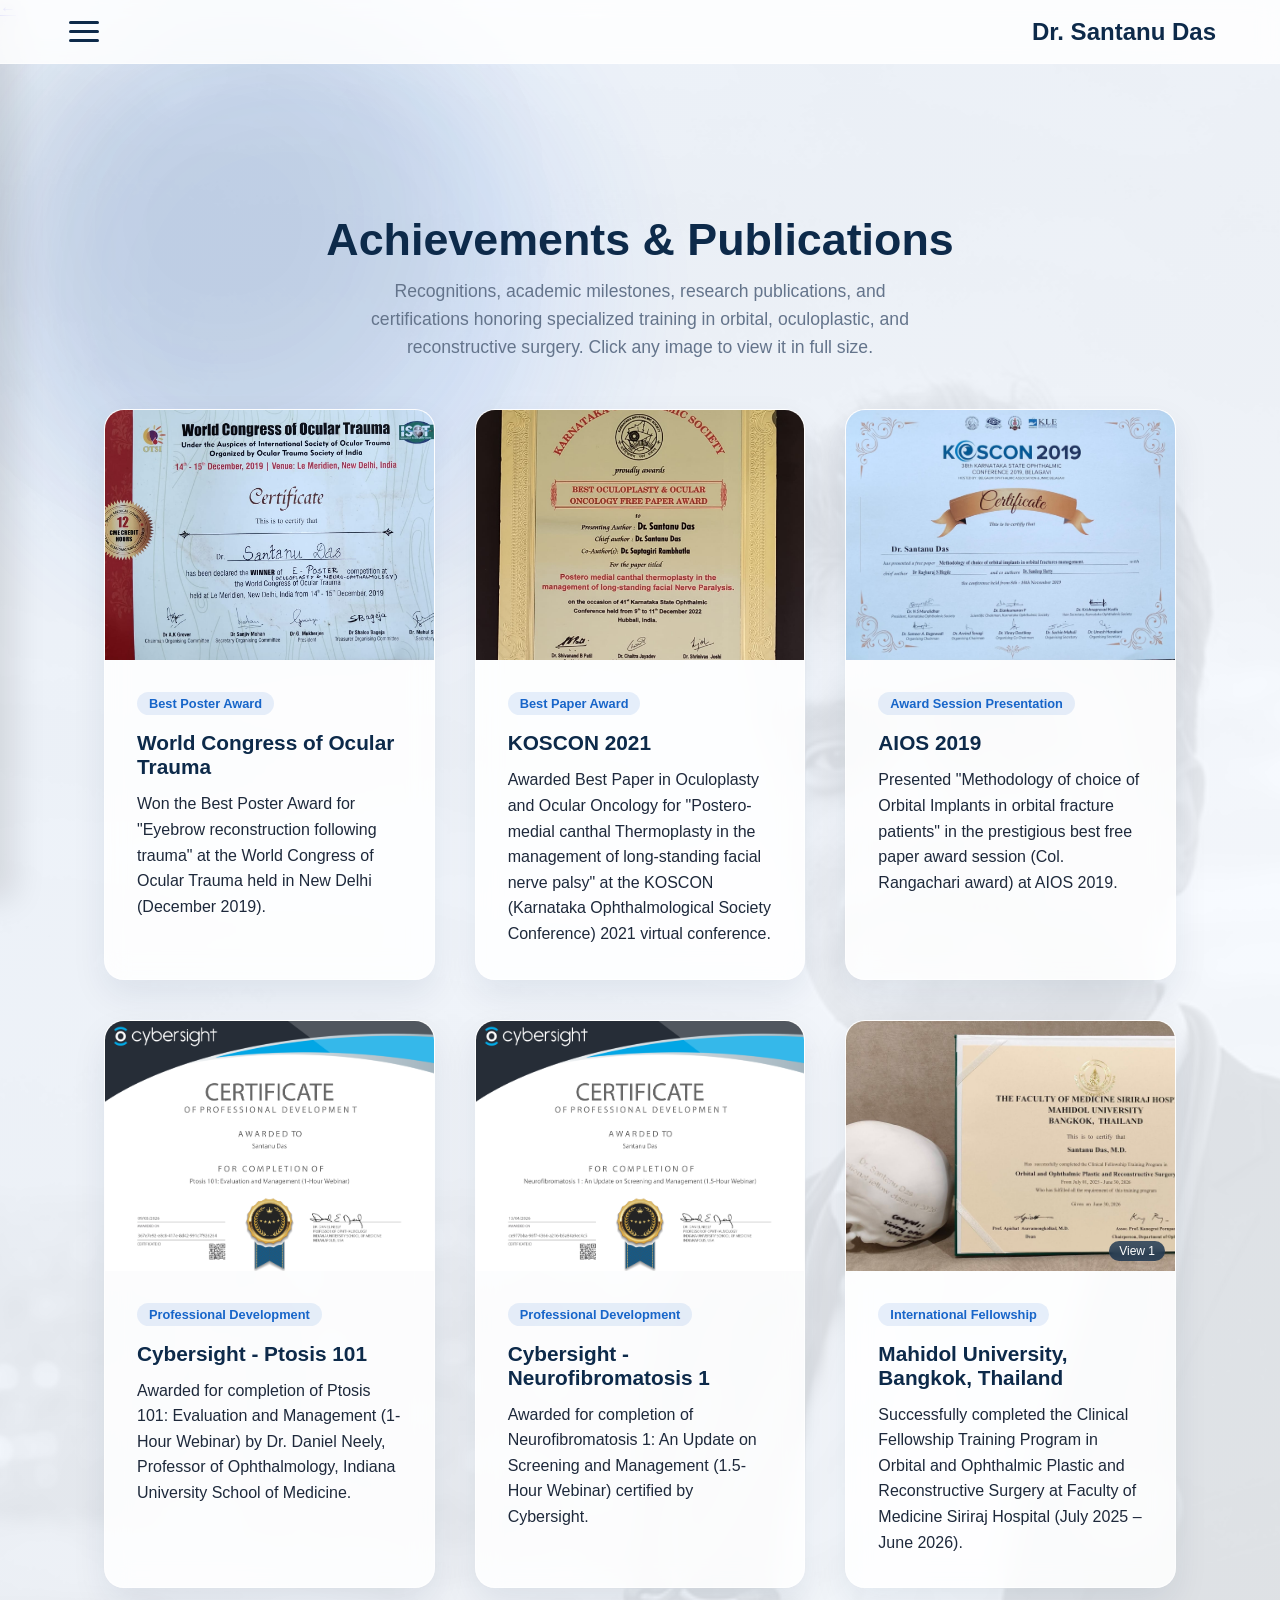
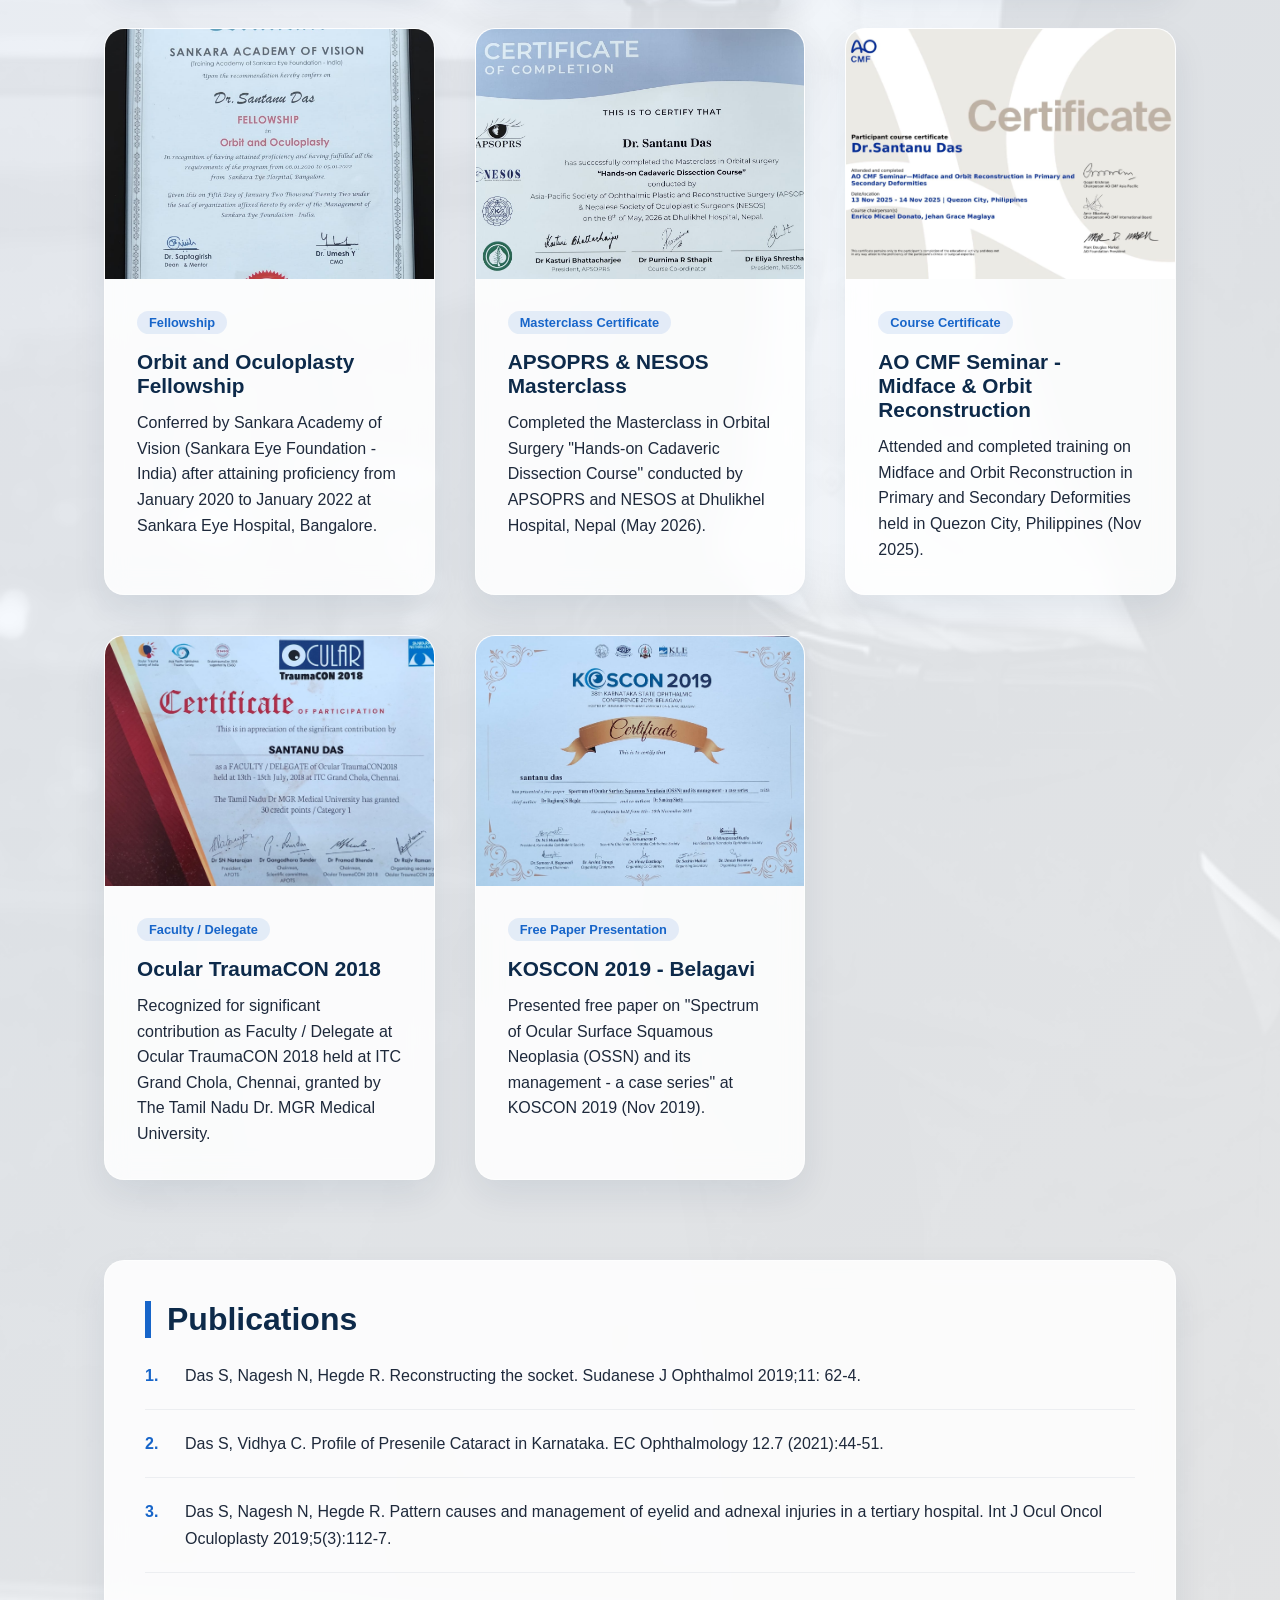
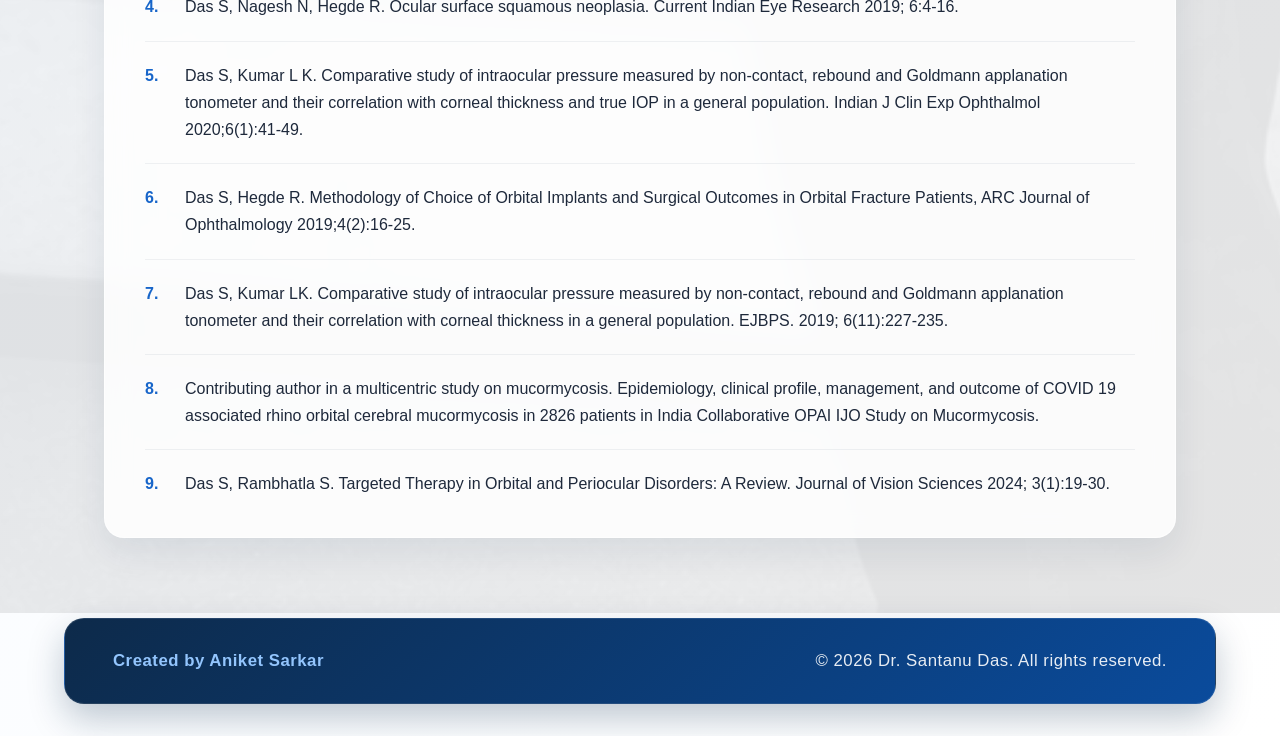
==== commit 509ff24d: "Update website files and design" ====
--- a/achievement.html
+++ b/achievement.html
@@ -3,7 +3,7 @@
 <head>
     <meta charset="UTF-8">
     <meta name="viewport" content="width=device-width, initial-scale=1.0">
-    <title>Achievements & Awards | Dr. Santanu Das</title>
+    <title>Achievements & Publications | Dr. Santanu Das</title>
     <link rel="stylesheet" href="style.css">
     
     <style>
@@ -83,6 +83,71 @@
             font-weight: 600;
             margin-bottom: 1rem;
             align-self: flex-start;
+        }
+
+        /* Publications Section Styling */
+        .publications-container {
+            max-width: 1200px;
+            margin: 0 auto 5rem;
+            padding: 0 5%;
+        }
+
+        .publications-card {
+            background: rgba(255, 255, 255, 0.85);
+            backdrop-filter: blur(12px);
+            border: 1px solid rgba(255, 255, 255, 0.6);
+            border-radius: 20px;
+            padding: 2.5rem;
+            box-shadow: 0 15px 35px rgba(13, 42, 74, 0.08);
+        }
+
+        .publications-card h3 {
+            font-size: clamp(1.5rem, 2.5vw, 2rem);
+            color: var(--primary-color);
+            margin-bottom: 1.5rem;
+            border-left: 6px solid var(--secondary-color);
+            padding-left: 1rem;
+        }
+
+        .publication-list {
+            list-style-type: none;
+            padding: 0;
+        }
+
+        .publication-list li {
+            font-size: 1rem;
+            line-height: 1.7;
+            color: var(--text-dark);
+            margin-bottom: 1.25rem;
+            padding-bottom: 1.25rem;
+            border-bottom: 1px solid rgba(13, 42, 74, 0.06);
+            display: flex;
+            align-items: flex-start;
+        }
+
+        .publication-list li:last-child {
+            border-bottom: none;
+            margin-bottom: 0;
+            padding-bottom: 0;
+        }
+
+        .pub-number {
+            font-weight: 700;
+            color: var(--secondary-color);
+            min-width: 2rem;
+            margin-right: 0.5rem;
+        }
+
+        .pub-text {
+            flex-grow: 1;
+        }
+
+        .conference-note {
+            margin-top: 2rem;
+            font-style: italic;
+            color: var(--text-dark);
+            font-weight: 500;
+            text-align: center;
         }
 
         /* LIGHTBOX MODAL STYLING */
@@ -229,20 +294,18 @@
                 <div class="menu-link submenu-toggle" id="patient-info-toggle">Patient Information <span class="arrow">▼</span></div>
                 <ul class="submenu" id="patient-info-submenu">
                     <li><a href="conditions-treatment.html#ptosis">Ptosis Management</a></li>
+                    <li><a href="conditions-treatment.html#socket">Socket Reconstruction</a></li>
                     <li><a href="conditions-treatment.html#ectropion-entropion">Ectropion & Entropion</a></li>
                     <li><a href="conditions-treatment.html#aesthetics">Cosmetic Lid Procedures</a></li>
                     <li><a href="conditions-treatment.html#orbit">Orbit & Socket Problems</a></li>
                     <li><a href="conditions-treatment.html#thyroid">Thyroid Eye Disease</a></li>
-                    <li><a href="conditions-treatment.html#socket">Socket Reconstruction</a></li>
                     <li><a href="conditions-treatment.html#tearduct">Epiphora (Watering)</a></li>
                     <li><a href="conditions-treatment.html#trauma">Oculofacial Trauma</a></li>
-                    <li><a href="conditions-treatment.html#tumor">Surface Disorders & Tumors</a></li>
+                    <li><a href="conditions-treatment.html#tumor">LID Disorders & Tumors</a></li>
                 </ul>
             </li>
             
-            <li class="menu-item">
-                <a href="media-press.html" class="menu-link">Media & Press</a>
-            </li>
+           
             
             <li class="menu-item">
                 <a href="gallery.html" class="menu-link">Clinical Gallery</a>
@@ -251,8 +314,6 @@
             <li class="menu-item">
                 <a href="contact.html" class="menu-link">Contact</a>
             </li>
-            
-            
         </ul>
     </nav>
 
@@ -264,54 +325,79 @@
         
         <!-- Page Header -->
         <section style="padding-top: 6rem; text-align: center; padding-bottom: 1rem;">
-            <h2 class="section-title" style="margin-bottom: 0.75rem;">Achievements & Honors</h2>
+            <h2 class="section-title" style="margin-bottom: 0.75rem;">Achievements & Publications</h2>
             <div class="title-divider"></div>
             <p style="max-width: 700px; margin: 0 auto; color: var(--text-muted); font-size: 1.1rem; padding: 0 5%; line-height: 1.6;">
-                Recognitions, academic milestones, and certifications honoring specialized training in orbital, oculoplastic, and reconstructive surgery. Click any image to view it in full size.
+                Recognitions, academic milestones, research publications, and certifications honoring specialized training in orbital, oculoplastic, and reconstructive surgery. Click any image to view it in full size.
             </p>
         </section>
 
         <!-- Multiple Image Containers Grid -->
         <div class="achievements-grid">
             
-            <!-- NEW: World Congress of Ocular Trauma E-Poster Winner -->
-            <div class="achievement-card">
-                <div class="achievement-img-container">
-                    <img src="Images/world congress of ocular trauma.jpeg" alt="World Congress of Ocular Trauma Winner" data-caption="Winner of E-Poster Competition (Oculoplasty & Neuro-Ophthalmology) at World Congress of Ocular Trauma, New Delhi (2019)">
-                </div>
-                <div class="achievement-content">
-                    <span class="achievement-badge">Winner Award</span>
+            <!-- World Congress of Ocular Trauma E-Poster Winner -->
+            <div class="achievement-card">
+                <div class="achievement-img-container">
+                    <img src="Images/world congress of ocular trauma.jpeg" alt="World Congress of Ocular Trauma Winner" data-caption="Best Poster Award: Eyebrow reconstruction following trauma at World Congress of Ocular Trauma, New Delhi (December 2019)">
+                </div>
+                <div class="achievement-content">
+                    <span class="achievement-badge">Best Poster Award</span>
                     <h3>World Congress of Ocular Trauma</h3>
-                    <p>Declared the WINNER of the E-Poster competition (Oculoplasty & Neuro-Ophthalmology) at the World Congress of Ocular Trauma held at Le Meridien, New Delhi (December 2019).</p>
-                </div>
-            </div>
-
-            <!-- NEW: Cybersight Ptosis 101 Certificate -->
-            <div class="achievement-card">
-                <div class="achievement-img-container">
-                    <img src="Images/v3 Cybersight Certificate 2026.png" alt="Cybersight Ptosis 101 Certificate" data-caption="Certificate of Professional Development: Ptosis 101 - Evaluation and Management (1-Hour Webinar) by Cybersight[cite: 2]">
+                    <p>Won the Best Poster Award for "Eyebrow reconstruction following trauma" at the World Congress of Ocular Trauma held in New Delhi (December 2019).</p>
+                </div>
+            </div>
+
+            <!-- Best Oculoplasty Free Paper Award - KOSCON 2021 -->
+            <div class="achievement-card">
+                <div class="achievement-img-container">
+                    <img src="Images/Postero medial canthal thermoplasty.jpeg" alt="Best Oculoplasty Free Paper Award" data-caption="Best Paper in Oculoplasty and Ocular Oncology - KOSCON 2021 Virtual Conference">
+                </div>
+                <div class="achievement-content">
+                    <span class="achievement-badge">Best Paper Award</span>
+                    <h3>KOSCON 2021</h3>
+                    <p>Awarded Best Paper in Oculoplasty and Ocular Oncology for "Postero-medial canthal Thermoplasty in the management of long-standing facial nerve palsy" at the KOSCON (Karnataka Ophthalmological Society Conference) 2021 virtual conference.</p>
+                </div>
+            </div>
+
+            
+
+            <!-- AIOS 2019 Col. Rangachari Award Session -->
+            <div class="achievement-card">
+                <div class="achievement-img-container">
+                    <img src="Images/koscon 2019 1.jpeg" alt="AIOS 2019 Free Paper Presentation" data-caption="Best Free Paper Award Session (Col. Rangachari Award) - AIOS 2019">
+                </div>
+                <div class="achievement-content">
+                    <span class="achievement-badge">Award Session Presentation</span>
+                    <h3>AIOS 2019</h3>
+                    <p>Presented "Methodology of choice of Orbital Implants in orbital fracture patients" in the prestigious best free paper award session (Col. Rangachari award) at AIOS 2019.</p>
+                </div>
+            </div>
+
+            <!-- Cybersight Ptosis 101 Certificate -->
+            <div class="achievement-card">
+                <div class="achievement-img-container">
+                    <img src="Images/v3 Cybersight Certificate 2026.png" alt="Cybersight Ptosis 101 Certificate" data-caption="Certificate of Professional Development: Ptosis 101 - Evaluation and Management (1-Hour Webinar) by Cybersight">
                 </div>
                 <div class="achievement-content">
                     <span class="achievement-badge">Professional Development</span>
                     <h3>Cybersight - Ptosis 101</h3>
-                    <p>Awarded for completion of Ptosis 101: Evaluation and Management (1-Hour Webinar) by Dr. Daniel Neely, Professor of Ophthalmology, Indiana University School of Medicine[cite: 2].</p>
-                </div>
-            </div>
-
-            <!-- NEW: Cybersight Neurofibromatosis 1 Certificate -->
-            <div class="achievement-card">
-                <div class="achievement-img-container">
-                    <img src="Images/v3 Cybersight Certificate 2026 (1).png" alt="Cybersight Neurofibromatosis 1 Certificate" data-caption="Certificate of Professional Development: Neurofibromatosis 1: An Update on Screening and Management (1.5-Hour Webinar) by Cybersight[cite: 1]">
+                    <p>Awarded for completion of Ptosis 101: Evaluation and Management (1-Hour Webinar) by Dr. Daniel Neely, Professor of Ophthalmology, Indiana University School of Medicine.</p>
+                </div>
+            </div>
+
+            <!-- Cybersight Neurofibromatosis 1 Certificate -->
+            <div class="achievement-card">
+                <div class="achievement-img-container">
+                    <img src="Images/v3 Cybersight Certificate 2026 (1).png" alt="Cybersight Neurofibromatosis 1 Certificate" data-caption="Certificate of Professional Development: Neurofibromatosis 1: An Update on Screening and Management (1.5-Hour Webinar) by Cybersight">
                 </div>
                 <div class="achievement-content">
                     <span class="achievement-badge">Professional Development</span>
                     <h3>Cybersight - Neurofibromatosis 1</h3>
-                    <p>Awarded for completion of Neurofibromatosis 1: An Update on Screening and Management (1.5-Hour Webinar) certified by Cybersight[cite: 1].</p>
+                    <p>Awarded for completion of Neurofibromatosis 1: An Update on Screening and Management (1.5-Hour Webinar) certified by Cybersight.</p>
                 </div>
             </div>
 
             <!-- Card 1: Siriraj Fellowship -->
-           <!-- Card 1: Siriraj Fellowship (With Carousel Animation) -->
             <div class="achievement-card">
                 <div class="achievement-img-container">
                     <div class="pure-image-carousel" data-carousel>
@@ -332,19 +418,7 @@
                 </div>
             </div>
 
-            <!-- Card 2: Best Oculoplasty Free Paper Award -->
-            <div class="achievement-card">
-                <div class="achievement-img-container">
-                    <img src="Images/Postero medial canthal thermoplasty.jpeg" alt="Best Oculoplasty Free Paper Award" data-caption="Best Oculoplasty & Ocular Oncology Free Paper Award - Karnataka Ophthalmic Society (2022)">
-                </div>
-                <div class="achievement-content">
-                    <span class="achievement-badge">Award</span>
-                    <h3>Best Oculoplasty & Ocular Oncology Paper</h3>
-                    <p>Awarded by the Karnataka Ophthalmic Society for the paper titled "Postero medial canthal thermoplasty in the management of long-standing facial Nerve Palsy" (Dec 2022).</p>
-                </div>
-            </div>
-
-            <!-- Card 3: Sankara Academy Fellowship -->
+            <!-- Sankara Academy Fellowship -->
             <div class="achievement-card">
                 <div class="achievement-img-container">
                     <img src="Images/fellowship.jpeg" alt="Fellowship Sankara" data-caption="Fellowship in Orbit and Oculoplasty - Sankara Academy of Vision (2020 – 2022)">
@@ -356,7 +430,7 @@
                 </div>
             </div>
 
-            <!-- Card 4: APSOPRS Cadaveric Course -->
+            <!-- APSOPRS Cadaveric Course -->
             <div class="achievement-card">
                 <div class="achievement-img-container">
                     <img src="Images/hands on cadaveric.jpeg" alt="Hands-on Cadaveric Dissection" data-caption="Masterclass in Orbital Surgery: Hands-on Cadaveric Dissection Course - APSOPRS & NESOS, Nepal (2026)">
@@ -368,7 +442,7 @@
                 </div>
             </div>
 
-            <!-- Card 5: AO CMF Seminar -->
+            <!-- AO CMF Seminar -->
             <div class="achievement-card">
                 <div class="achievement-img-container">
                     <img src="Images/Certificate of midface and orbit reconstruction in primary and secondary deformities.jpeg" alt="AO CMF Seminar" data-caption="AO CMF Seminar - Midface and Orbit Reconstruction in Primary and Secondary Deformities, Philippines (2025)">
@@ -380,7 +454,7 @@
                 </div>
             </div>
 
-            <!-- Card 6: Ocular TraumaCON -->
+            <!-- Ocular TraumaCON -->
             <div class="achievement-card">
                 <div class="achievement-img-container">
                     <img src="Images/trauma con 2019 1.jpeg" alt="Ocular TraumaCON" data-caption="Faculty / Delegate Recognition - Ocular TraumaCON 2018, Chennai">
@@ -392,19 +466,7 @@
                 </div>
             </div>
 
-            <!-- Card 7: KOSCON 2019 Paper 1 -->
-            <div class="achievement-card">
-                <div class="achievement-img-container">
-                    <img src="Images/koscon 2019 1.jpeg" alt="KOSCON 2019 Orbital Implants" data-caption="Free Paper Presentation on Orbital Implants - KOSCON 2019, Belagavi">
-                </div>
-                <div class="achievement-content">
-                    <span class="achievement-badge">Free Paper Presentation</span>
-                    <h3>KOSCON 2019 - Belagavi</h3>
-                    <p>Presented free paper on "Methodology of choice of orbital implants in orbital fractures management" at the 38th Karnataka State Ophthalmic Conference (Nov 2019).</p>
-                </div>
-            </div>
-
-            <!-- Card 8: KOSCON 2019 Paper 2 -->
+            <!-- KOSCON 2019 Paper 2 (OSSN) -->
             <div class="achievement-card">
                 <div class="achievement-img-container">
                     <img src="Images/koscon 2019 2.jpeg" alt="KOSCON 2019 OSSN" data-caption="Free Paper Presentation on OSSN - KOSCON 2019, Belagavi">
@@ -416,6 +478,52 @@
                 </div>
             </div>
 
+        </div>
+
+        <!-- Publications Section -->
+        <div class="publications-container">
+            <div class="publications-card">
+                <h3>Publications</h3>
+                <ul class="publication-list">
+                    <li>
+                        <span class="pub-number">1.</span>
+                        <span class="pub-text">Das S, Nagesh N, Hegde R. Reconstructing the socket. Sudanese J Ophthalmol 2019;11: 62-4.</span>
+                    </li>
+                    <li>
+                        <span class="pub-number">2.</span>
+                        <span class="pub-text">Das S, Vidhya C. Profile of Presenile Cataract in Karnataka. EC Ophthalmology 12.7 (2021):44-51.</span>
+                    </li>
+                    <li>
+                        <span class="pub-number">3.</span>
+                        <span class="pub-text">Das S, Nagesh N, Hegde R. Pattern causes and management of eyelid and adnexal injuries in a tertiary hospital. Int J Ocul Oncol Oculoplasty 2019;5(3):112-7.</span>
+                    </li>
+                    <li>
+                        <span class="pub-number">4.</span>
+                        <span class="pub-text">Das S, Nagesh N, Hegde R. Ocular surface squamous neoplasia. Current Indian Eye Research 2019; 6:4-16.</span>
+                    </li>
+                    <li>
+                        <span class="pub-number">5.</span>
+                        <span class="pub-text">Das S, Kumar L K. Comparative study of intraocular pressure measured by non-contact, rebound and Goldmann applanation tonometer and their correlation with corneal thickness and true IOP in a general population. Indian J Clin Exp Ophthalmol 2020;6(1):41-49.</span>
+                    </li>
+                    <li>
+                        <span class="pub-number">6.</span>
+                        <span class="pub-text">Das S, Hegde R. Methodology of Choice of Orbital Implants and Surgical Outcomes in Orbital Fracture Patients, ARC Journal of Ophthalmology 2019;4(2):16-25.</span>
+                    </li>
+                    <li>
+                        <span class="pub-number">7.</span>
+                        <span class="pub-text">Das S, Kumar LK. Comparative study of intraocular pressure measured by non-contact, rebound and Goldmann applanation tonometer and their correlation with corneal thickness in a general population. EJBPS. 2019; 6(11):227-235.</span>
+                    </li>
+                    <li>
+                        <span class="pub-number">8.</span>
+                        <span class="pub-text">Contributing author in a multicentric study on mucormycosis. Epidemiology, clinical profile, management, and outcome of COVID 19 associated rhino orbital cerebral mucormycosis in 2826 patients in India Collaborative OPAI IJO Study on Mucormycosis.</span>
+                    </li>
+                    <li>
+                        <span class="pub-number">9.</span>
+                        <span class="pub-text">Das S, Rambhatla S. Targeted Therapy in Orbital and Periocular Disorders: A Review. Journal of Vision Sciences 2024; 3(1):19-30.</span>
+                    </li>
+                </ul>
+               
+            </div>
         </div>
 
     </main>
@@ -442,6 +550,18 @@
     <!-- Global Navigation & Menu Script -->
     <script src="script.js"></script>
     <script>
+        // Automatic Carousel Rotator for multi-image cards
+        document.querySelectorAll('[data-carousel]').forEach(carousel => {
+            const slides = carousel.querySelectorAll('.carousel-slide');
+            if(slides.length <= 1) return;
+            let idx = 0;
+            setInterval(() => {
+                slides[idx].classList.remove('active');
+                idx = (idx + 1) % slides.length;
+                slides[idx].classList.add('active');
+            }, 4000);
+        });
+
         // Lightbox Modal Navigation Script for Achievement Cards
         const modal = document.getElementById('imageModal');
         const modalImg = document.getElementById('lightboxImg');
@@ -454,6 +574,7 @@
         let currentIndex = 0;
 
         achievementImages.forEach((img, index) => {
+            img.style.cursor = 'pointer';
             img.addEventListener('click', () => {
                 currentIndex = index;
                 updateLightboxContent();
@@ -496,4 +617,4 @@
         });
     </script>
 </body>
-</html>
+</html>
--- a/style.css
+++ b/style.css
@@ -332,4 +332,4 @@
     pointer-events: none;
     z-index: 3;
     backdrop-filter: blur(4px);
-}
+}
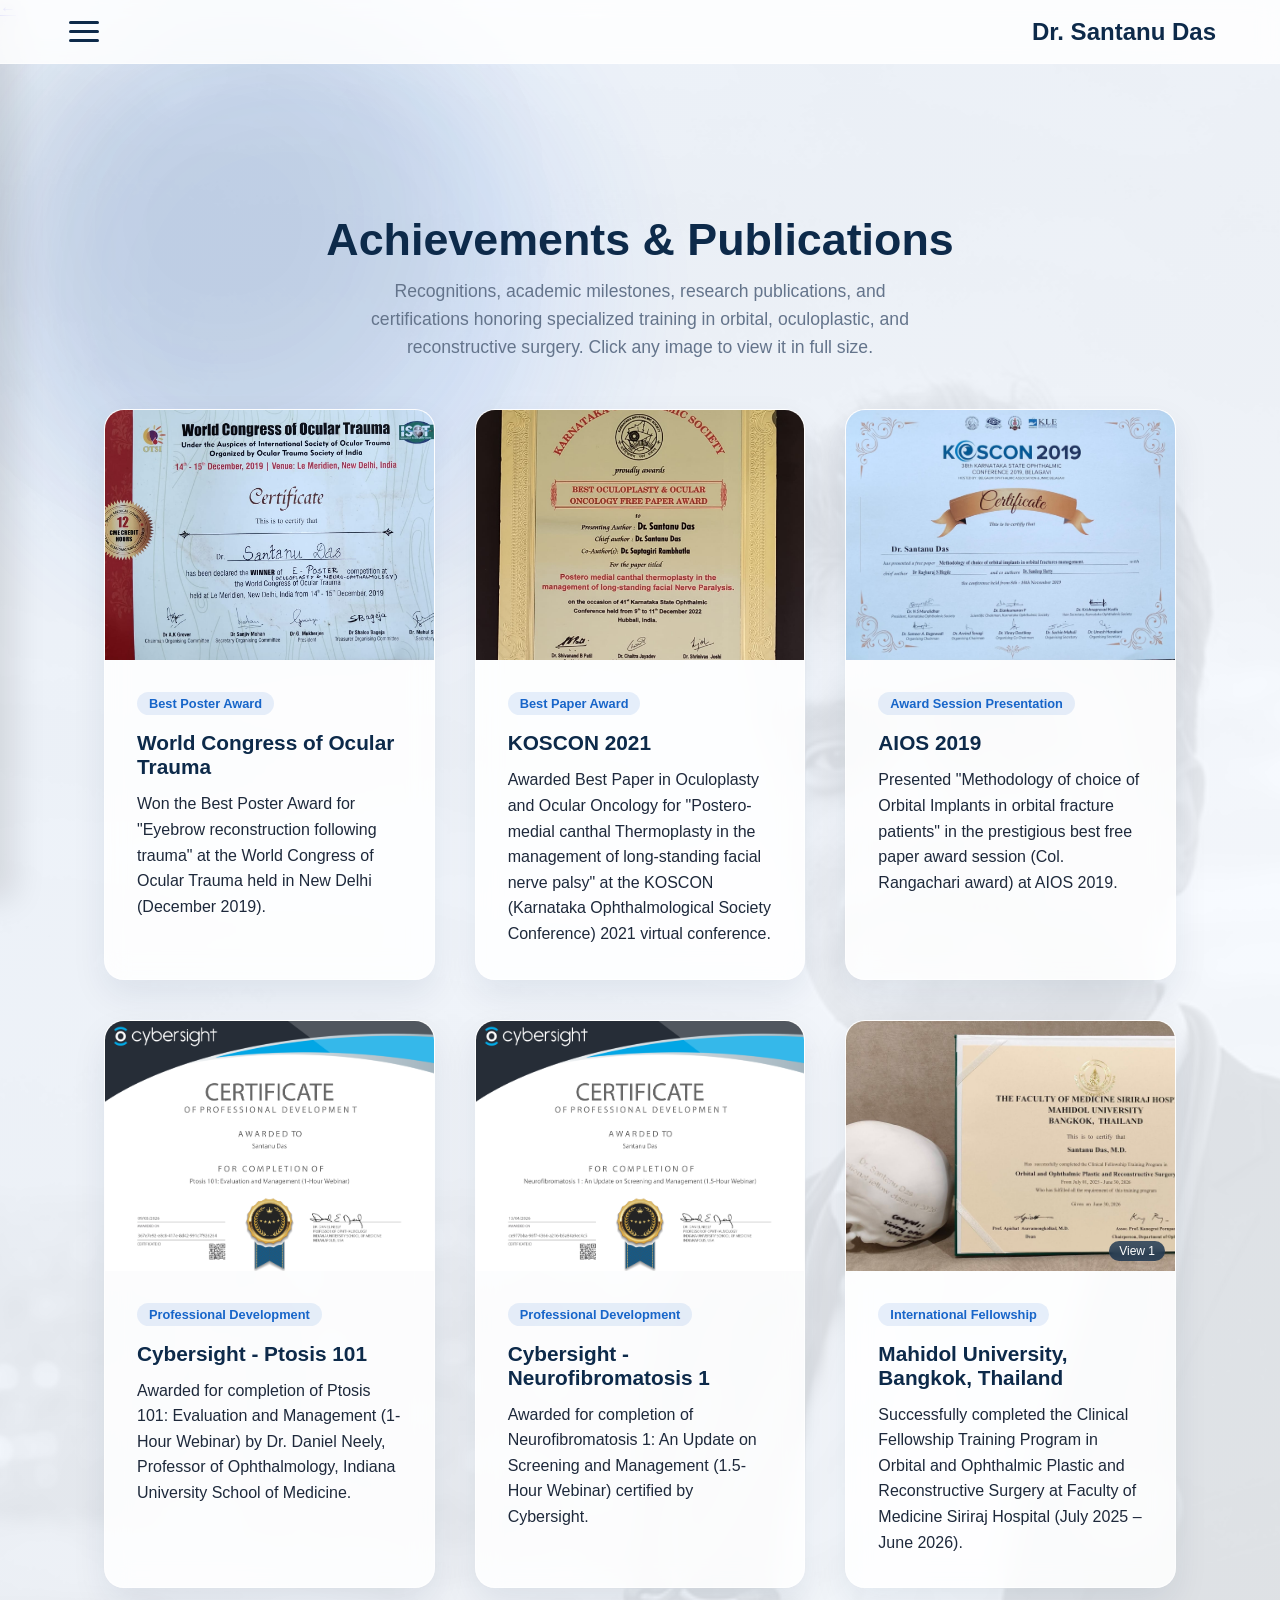
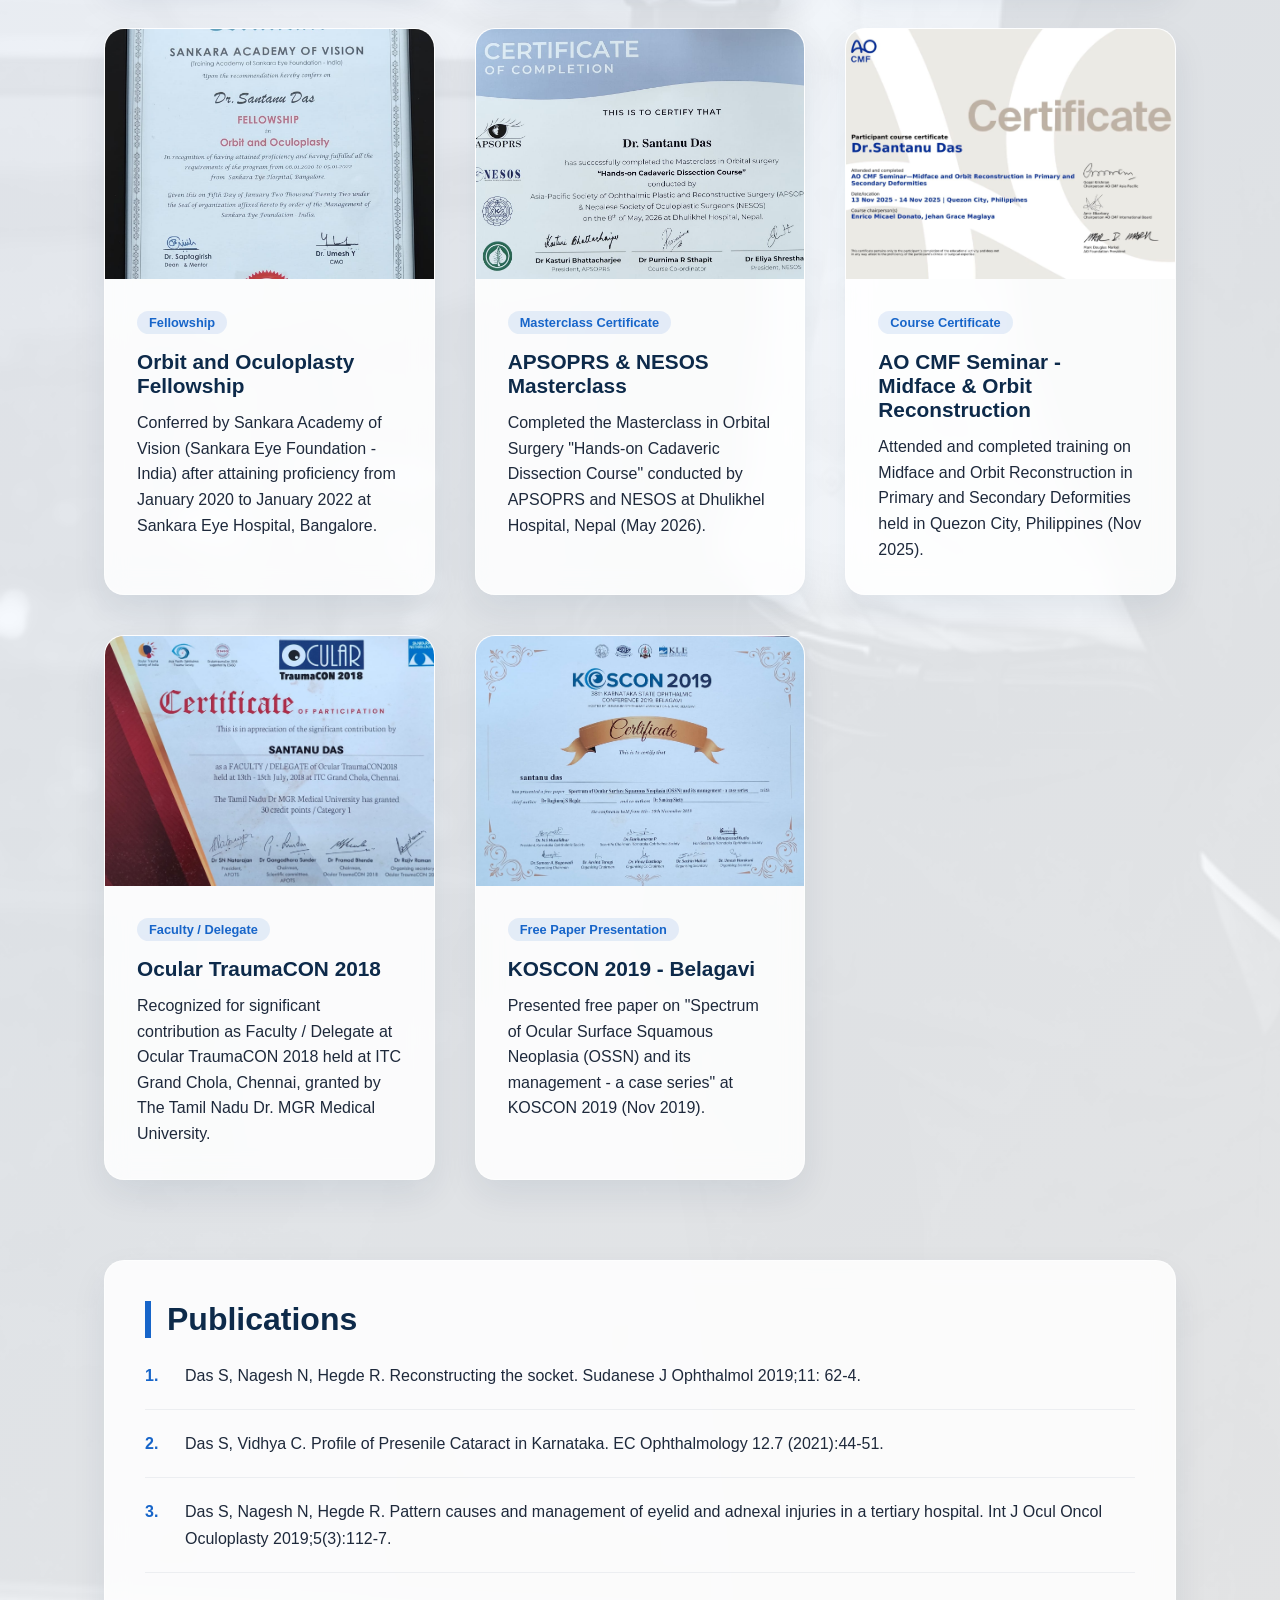
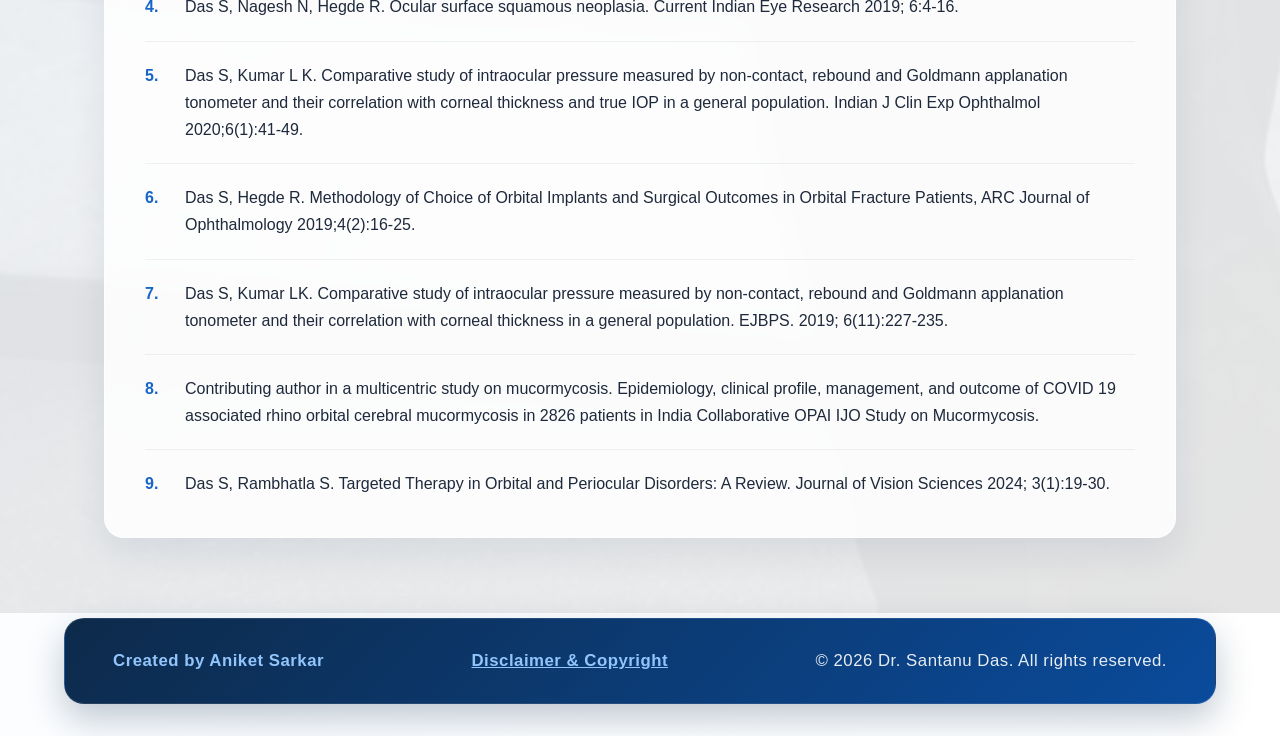
==== commit b3edf9b1: "achievement.html" ====
--- a/achievement.html
+++ b/achievement.html
@@ -541,14 +541,39 @@
         </div>
     </div>
 
-    <!-- Footer -->
-    <footer class="main-footer">
+   <!-- FOOTER & COPYRIGHT -->
+<footer class="main-footer">
+    <p>&copy; 2026 Dr. Santanu Das. All rights reserved.</p>
+    <p>
+        <span id="disclaimer-link" class="footer-legal-link">Disclaimer & Copyright</span>
+    </p>
+    <p class="creator-credits">Created by Aniket Sarkar</p>
+</footer>
+
+<!-- DISCLAIMER & COPYRIGHT MODAL POPUP -->
+<div id="legalModal" class="legal-modal">
+    <div class="legal-modal-content">
+        <span class="legal-close" id="legalClose">&times;</span>
+        <h2>Disclaimer & Copyright Information</h2>
+        
+        <h3>Website Disclaimer</h3>
+        <p>The content provided on this website—including all text, graphics, clinical images, and materials—is intended strictly for educational and informational purposes only and should not be construed as professional medical advice, diagnosis, or treatment.</p>
+        <ul>
+            <li><strong>Not Medical Advice:</strong> The information presented on this site is not a substitute for professional medical consultation, diagnosis, or treatment by a qualified healthcare provider.</li>
+            <li><strong>No Doctor-Patient Relationship:</strong> Accessing, browsing, or interacting with the information on this website does not establish a physician-patient relationship between you and Dr. Santanu Das.</li>
+            <li><strong>Professional Consultation:</strong> Always seek the direct advice of your physician, ophthalmologist, or qualified medical specialist regarding any questions or concerns you may have about a medical condition or procedural option.</li>
+        </ul>
+
+        <h3 style="margin-top: 1.5rem;">Copyright Notice</h3>
         <p>&copy; 2026 Dr. Santanu Das. All rights reserved.</p>
-        <p class="creator-credits">Created by Aniket Sarkar</p>
-    </footer>
-
-    <!-- Global Navigation & Menu Script -->
-    <script src="script.js"></script>
+        <ul>
+            <li><strong>Intellectual Property Rights:</strong> All content, website design, text, layout, clinical imagery, and visual media featured on this site are the exclusive property of Dr. Santanu Das unless otherwise stated.</li>
+            <li><strong>Restricted Use:</strong> No part of this website, including its text, design elements, or medical case images, may be reproduced, distributed, modified, or transmitted in any form without prior express written permission.</li>
+            <li><strong>Attribution:</strong> Web development and architecture created by Aniket Sarkar.</li>
+        </ul>
+    </div>
+</div>
+<script src="script.js"></script>
     <script>
         // Automatic Carousel Rotator for multi-image cards
         document.querySelectorAll('[data-carousel]').forEach(carousel => {
@@ -617,4 +642,4 @@
         });
     </script>
 </body>
-</html>+</html>
--- a/style.css
+++ b/style.css
@@ -143,13 +143,12 @@
     width: 55%; 
     position: relative; 
     z-index: 2;
-    background: rgba(255, 255, 255, 0.85); /* Change 0.9 to a lower number (e.g., 0.7 or 0.8) for more transparency, or higher for more solidity */
-    backdrop-filter: blur(15px);
-    border: 1px solid rgba(255, 255, 255, 0.7);
+    background: transparent;      /* Removes the white background */
+    backdrop-filter: none;        /* Removes the blur */
+    -webkit-backdrop-filter: none;
+    border: none;                 /* Removes the border outline */
+    box-shadow: none;             /* Removes the drop shadow */
     padding: 3rem;
-    border-radius: 30px;
-    box-shadow: 0 20px 40px rgba(13, 42, 74, 0.08);
-   
 }
 
 .hero-image-container { width: 40%; position: relative; z-index: 2; display: flex; justify-content: center; }
@@ -182,6 +181,7 @@
     border: 1px solid rgba(255, 255, 255, 0.6); 
     box-shadow: 0 20px 40px rgba(13, 42, 74, 0.08); 
     text-align: left; 
+    
 }
 .glass-card h3 { 
     font-size: 1.8rem; 
@@ -190,6 +190,26 @@
     border-bottom: 2px solid var(--secondary-color); 
     padding-bottom: 0.5rem; 
     display: inline-block;
+    translate: translatex(-15px);
+    
+}
+
+.education-card-box {
+    transform: translateX(-150px); /* Keeps it shifted left */
+    background: transparent;      /* Removes the white background entirely */
+    backdrop-filter: none;        /* Removes the blur effect */
+    -webkit-backdrop-filter: none;
+    border: none;                 /* Removes the outline border */
+    box-shadow: none;             /* Removes the shadow if you want it entirely flat and clear */
+}
+
+.main-content-box {
+    transform: translateX(30px); /* Keeps it shifted left */
+    background: transparent;      /* Removes the white background entirely */
+    backdrop-filter: none;        /* Removes the blur effect */
+    -webkit-backdrop-filter: none;
+    border: none;                 /* Removes the outline border */
+    box-shadow: none;             /* Removes the shadow if you want it entirely flat and clear */
 }
 
 /* =========================================
@@ -281,6 +301,9 @@
     .creative-frame { height: 380px; max-width: 300px; margin: 0 auto; }
     .glass-card, .hero-text-box { padding: 2rem; }
     .main-footer { flex-direction: column; text-align: center; padding: 2rem 1.5rem; margin: auto 5% 1.5rem 5%; border-radius: 15px; }
+    
+    /* ADD THIS LINE HERE TO RESET SHIFTS ON MOBILE */
+    .education-card-box, .main-content-box { transform: translateX(0); }
 }
 
 /* Prevent sliding menu flash on page load/save */
@@ -332,4 +355,85 @@
     pointer-events: none;
     z-index: 3;
     backdrop-filter: blur(4px);
-}+}
+
+/* Footer Legal Link Style */
+.footer-legal-link {
+    color: #93c5fd;
+    text-decoration: underline;
+    cursor: pointer;
+    font-weight: 600;
+    transition: color 0.3s;
+}
+.footer-legal-link:hover {
+    color: #ffffff;
+}
+
+/* Legal Modal Popup Styles */
+.legal-modal {
+    display: none;
+    position: fixed;
+    z-index: 3000;
+    left: 0;
+    top: 0;
+    width: 100%;
+    height: 100%;
+    background-color: rgba(0, 0, 0, 0.75);
+    backdrop-filter: blur(6px);
+    align-items: center;
+    justify-content: center;
+    padding: 20px;
+}
+
+.legal-modal-content {
+    background: #ffffff;
+    color: var(--text-dark, #1e293b);
+    padding: 2.5rem;
+    border-radius: 20px;
+    max-width: 700px;
+    width: 100%;
+    max-height: 85vh;
+    overflow-y: auto;
+    position: relative;
+    box-shadow: 0 25px 50px rgba(0, 0, 0, 0.3);
+    text-align: left;
+}
+
+.legal-modal-content h2 {
+    color: var(--primary-color);
+    font-size: 1.8rem;
+    margin-bottom: 1rem;
+}
+
+.legal-modal-content h3 {
+    color: var(--secondary-color);
+    font-size: 1.2rem;
+    margin-top: 1rem;
+    margin-bottom: 0.5rem;
+}
+
+.legal-modal-content p, .legal-modal-content li {
+    font-size: 0.95rem;
+    line-height: 1.6;
+    margin-bottom: 0.5rem;
+}
+
+.legal-modal-content ul {
+    padding-left: 1.5rem;
+    margin-bottom: 1rem;
+}
+
+.legal-close {
+    position: absolute;
+    top: 15px;
+    right: 20px;
+    color: #64748b;
+    font-size: 32px;
+    font-weight: bold;
+    cursor: pointer;
+    transition: color 0.3s;
+}
+
+.legal-close:hover {
+    color: var(--primary-color);
+}
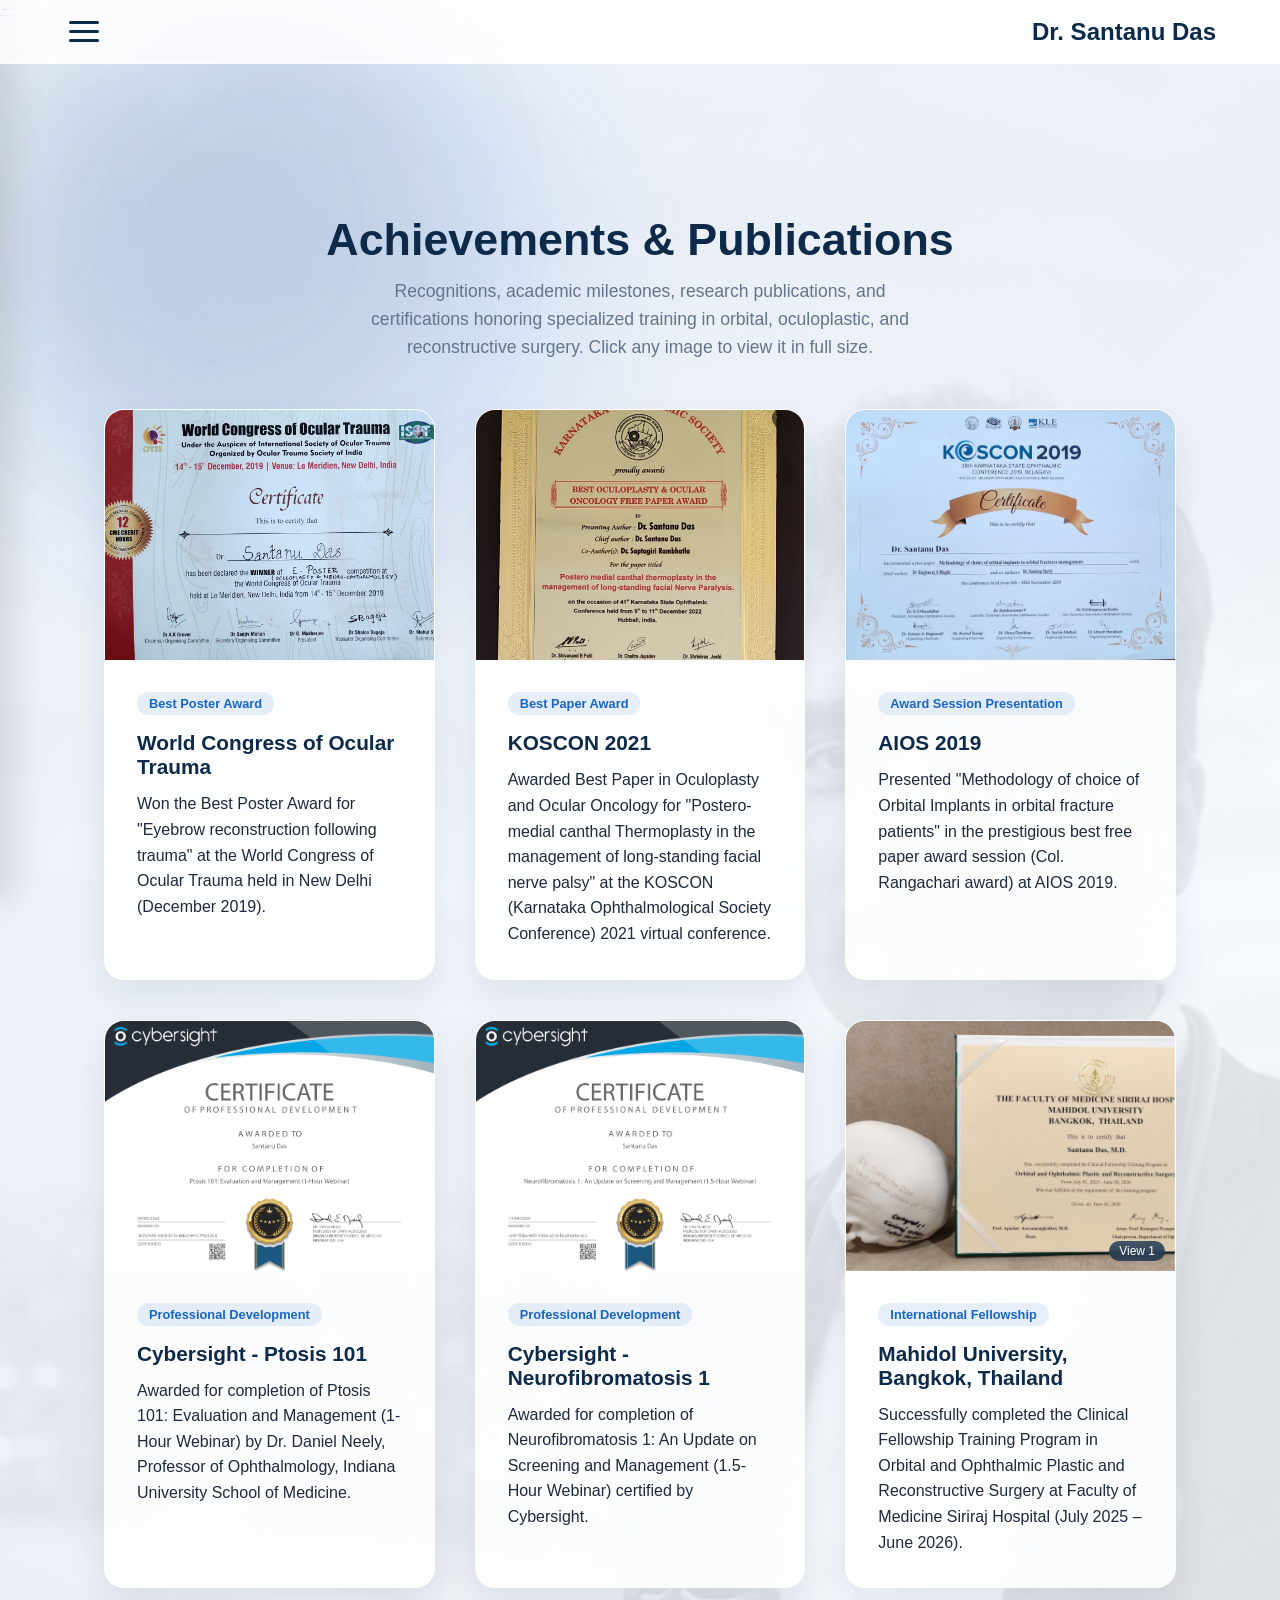
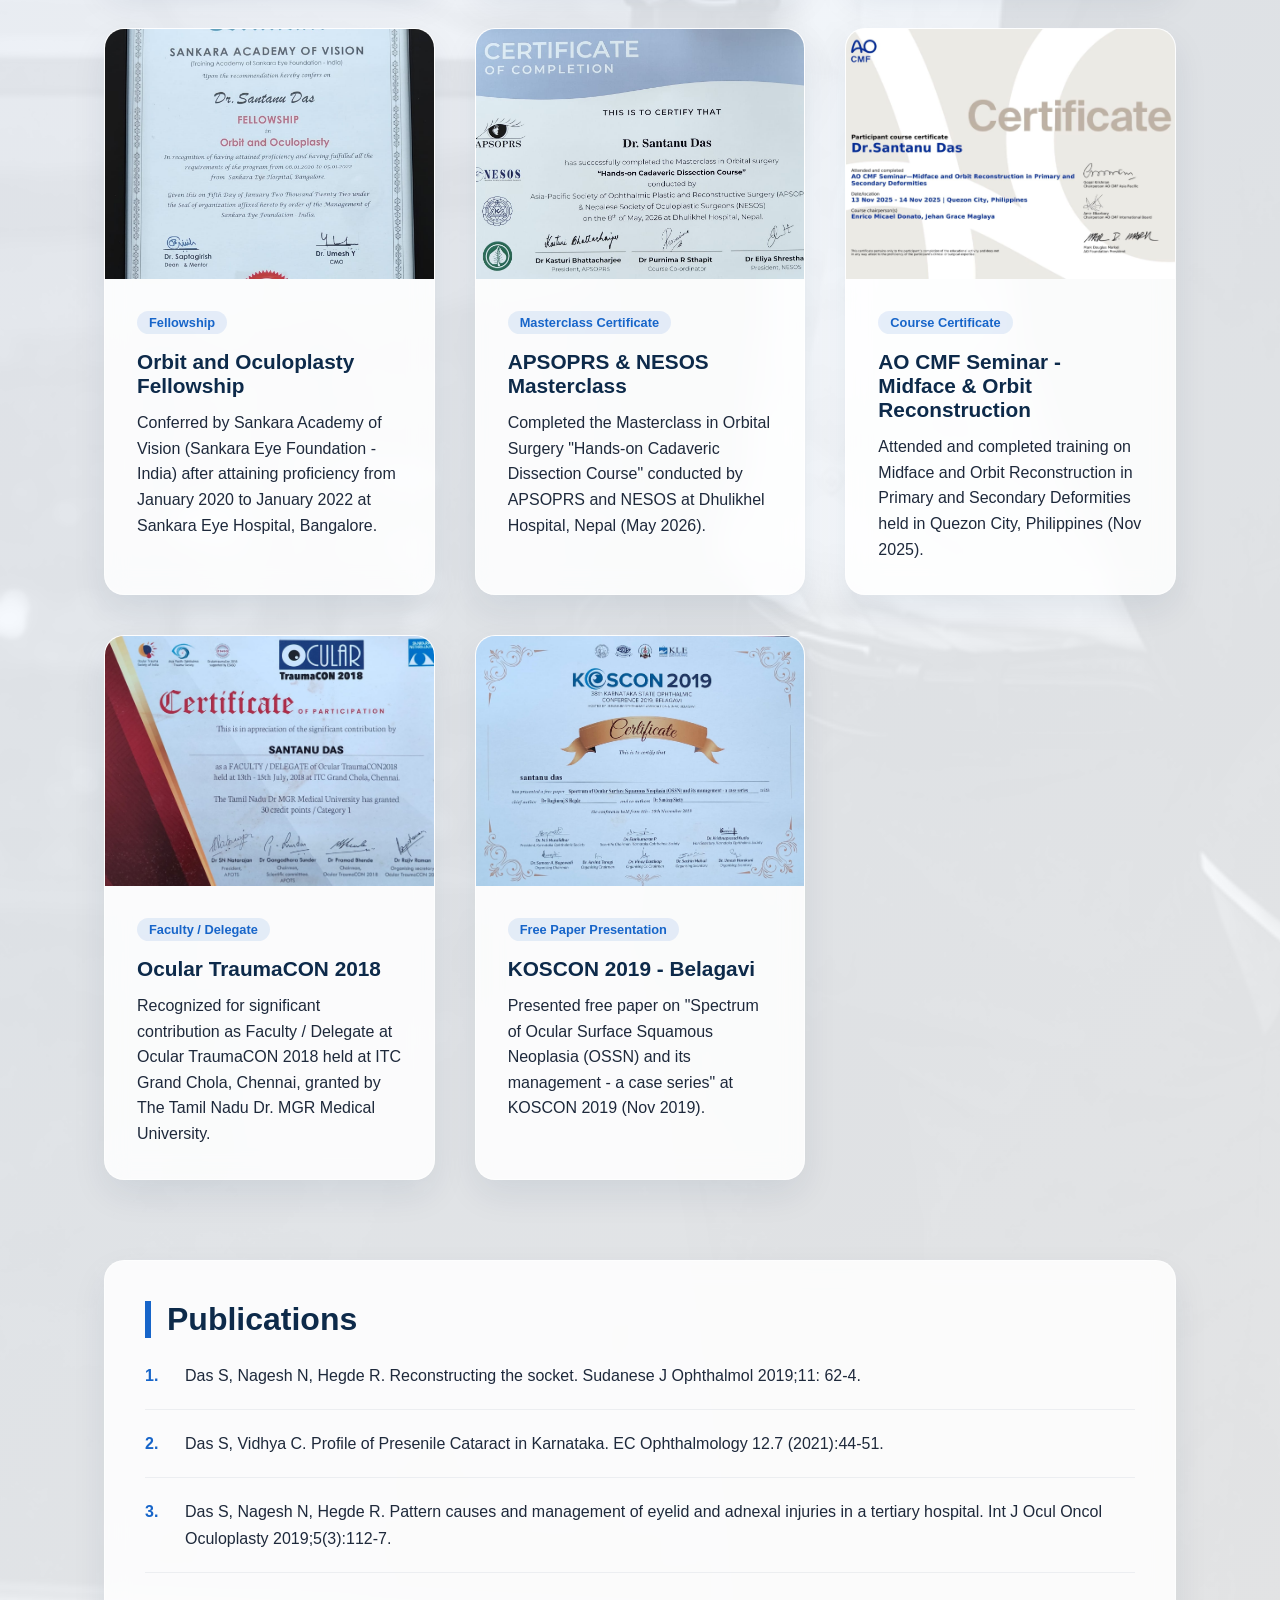
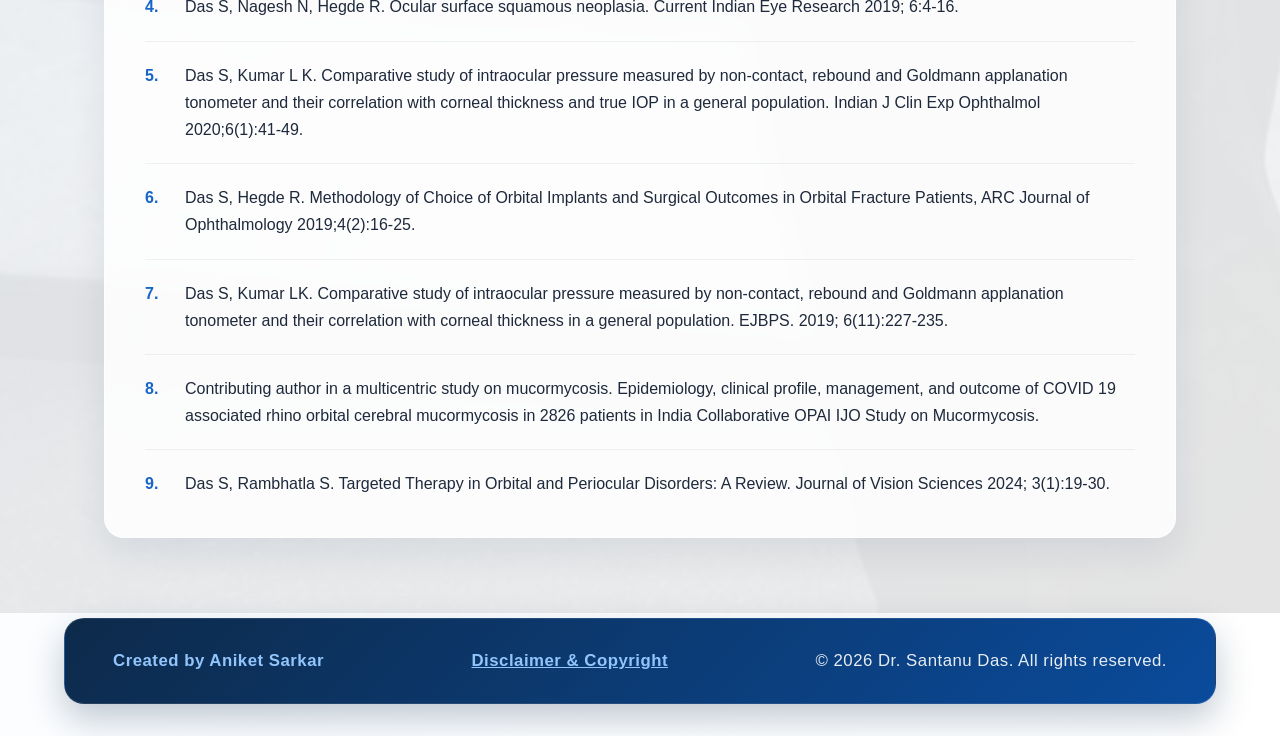
==== commit fd90d62d: "achievement.html" ====
--- a/achievement.html
+++ b/achievement.html
@@ -296,9 +296,8 @@
                     <li><a href="conditions-treatment.html#ptosis">Ptosis Management</a></li>
                     <li><a href="conditions-treatment.html#socket">Socket Reconstruction</a></li>
                     <li><a href="conditions-treatment.html#ectropion-entropion">Ectropion & Entropion</a></li>
-                    <li><a href="conditions-treatment.html#aesthetics">Cosmetic Lid Procedures</a></li>
-                    <li><a href="conditions-treatment.html#orbit">Orbit & Socket Problems</a></li>
-                    <li><a href="conditions-treatment.html#thyroid">Thyroid Eye Disease</a></li>
+                    <li><a href="conditions-treatment.html#aesthetics">Blepharoplasty</a></li>
+                    <li><a href="conditions-treatment.html#orbit">Thyroid Eye Disease</a></li>
                     <li><a href="conditions-treatment.html#tearduct">Epiphora (Watering)</a></li>
                     <li><a href="conditions-treatment.html#trauma">Oculofacial Trauma</a></li>
                     <li><a href="conditions-treatment.html#tumor">LID Disorders & Tumors</a></li>
